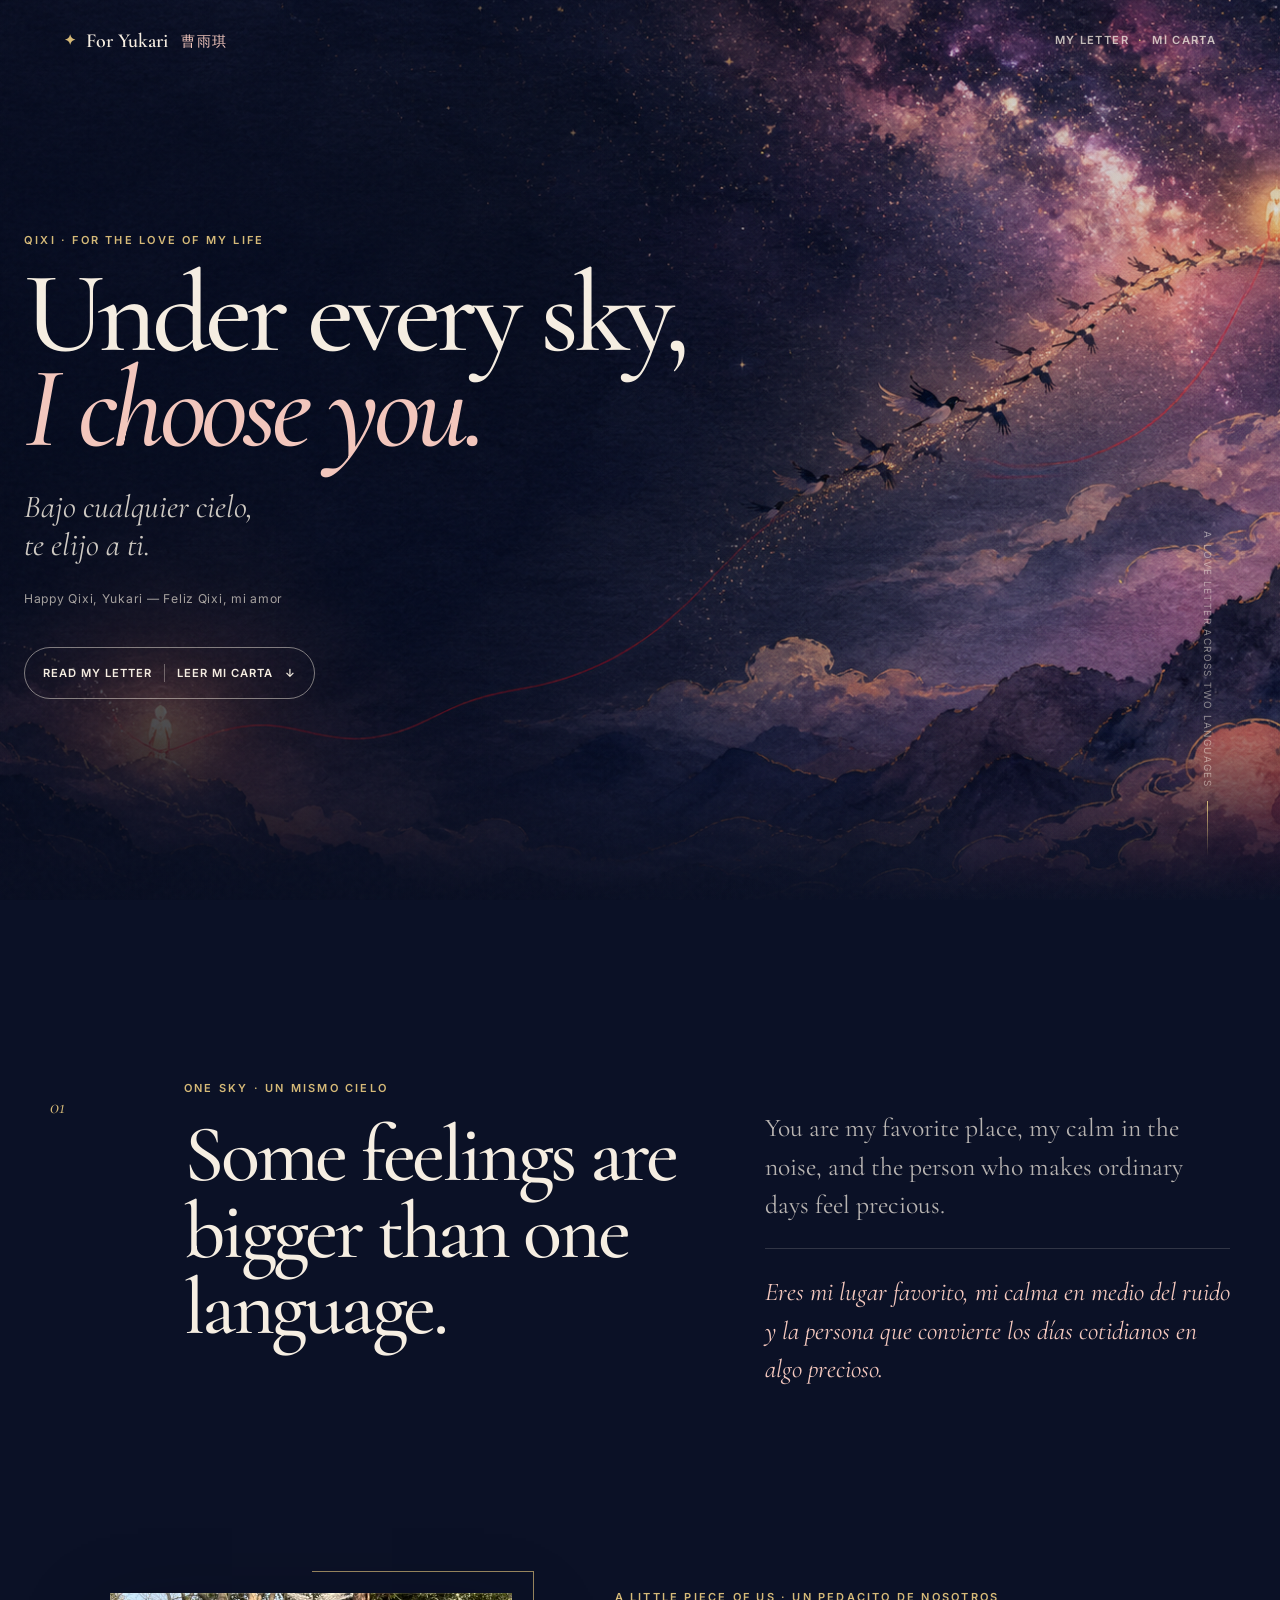
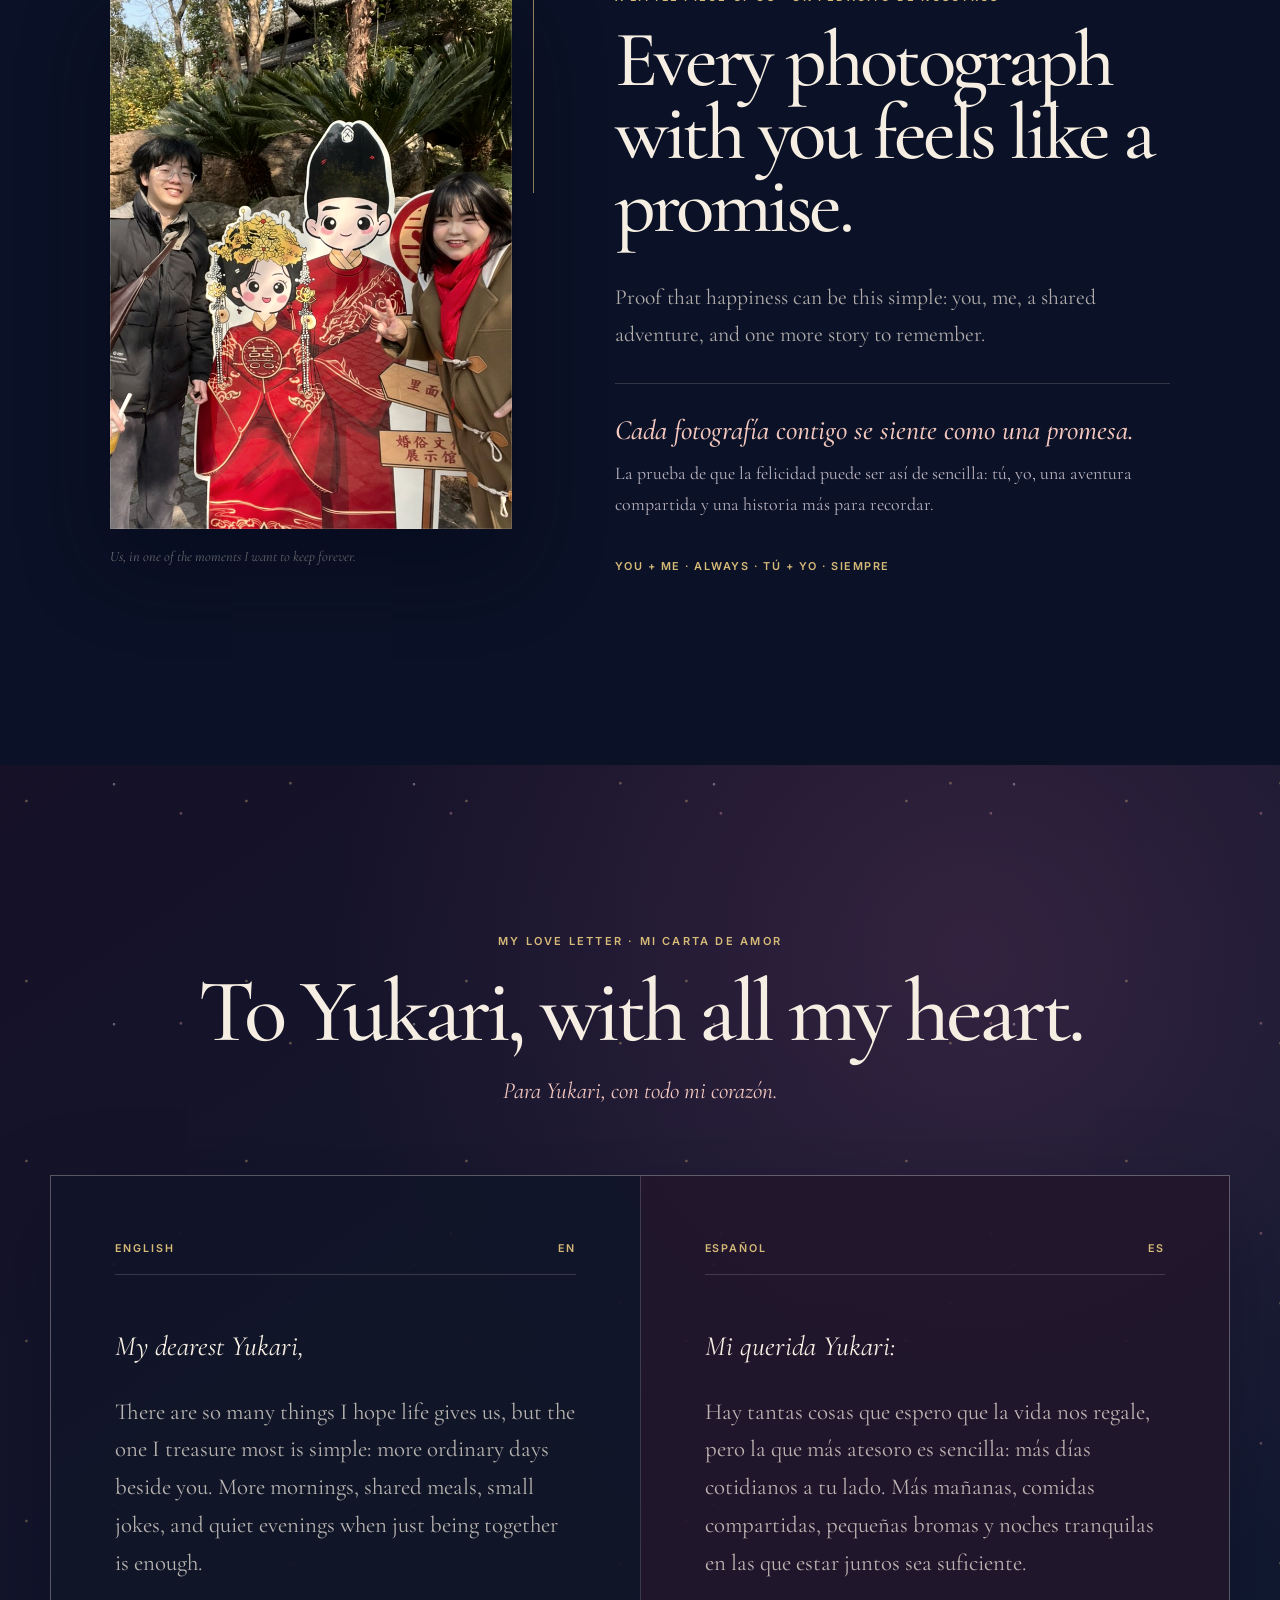
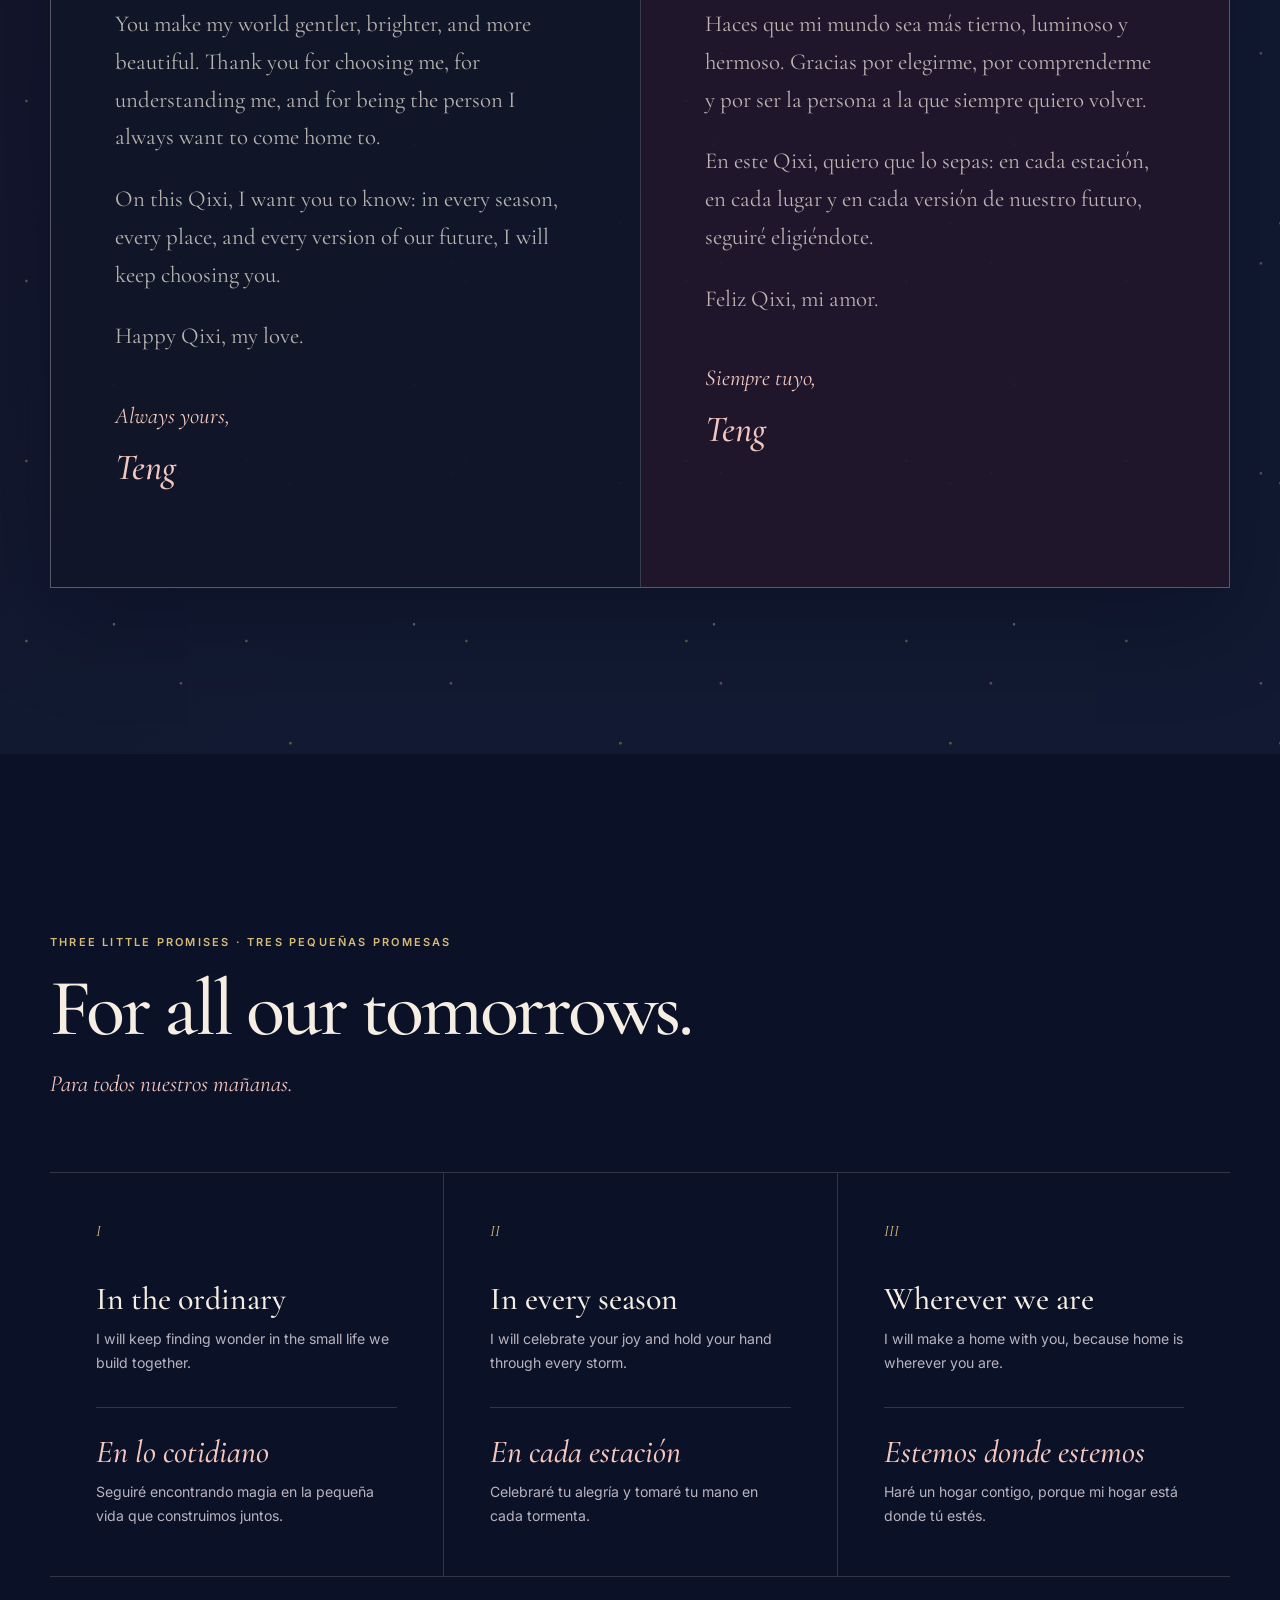
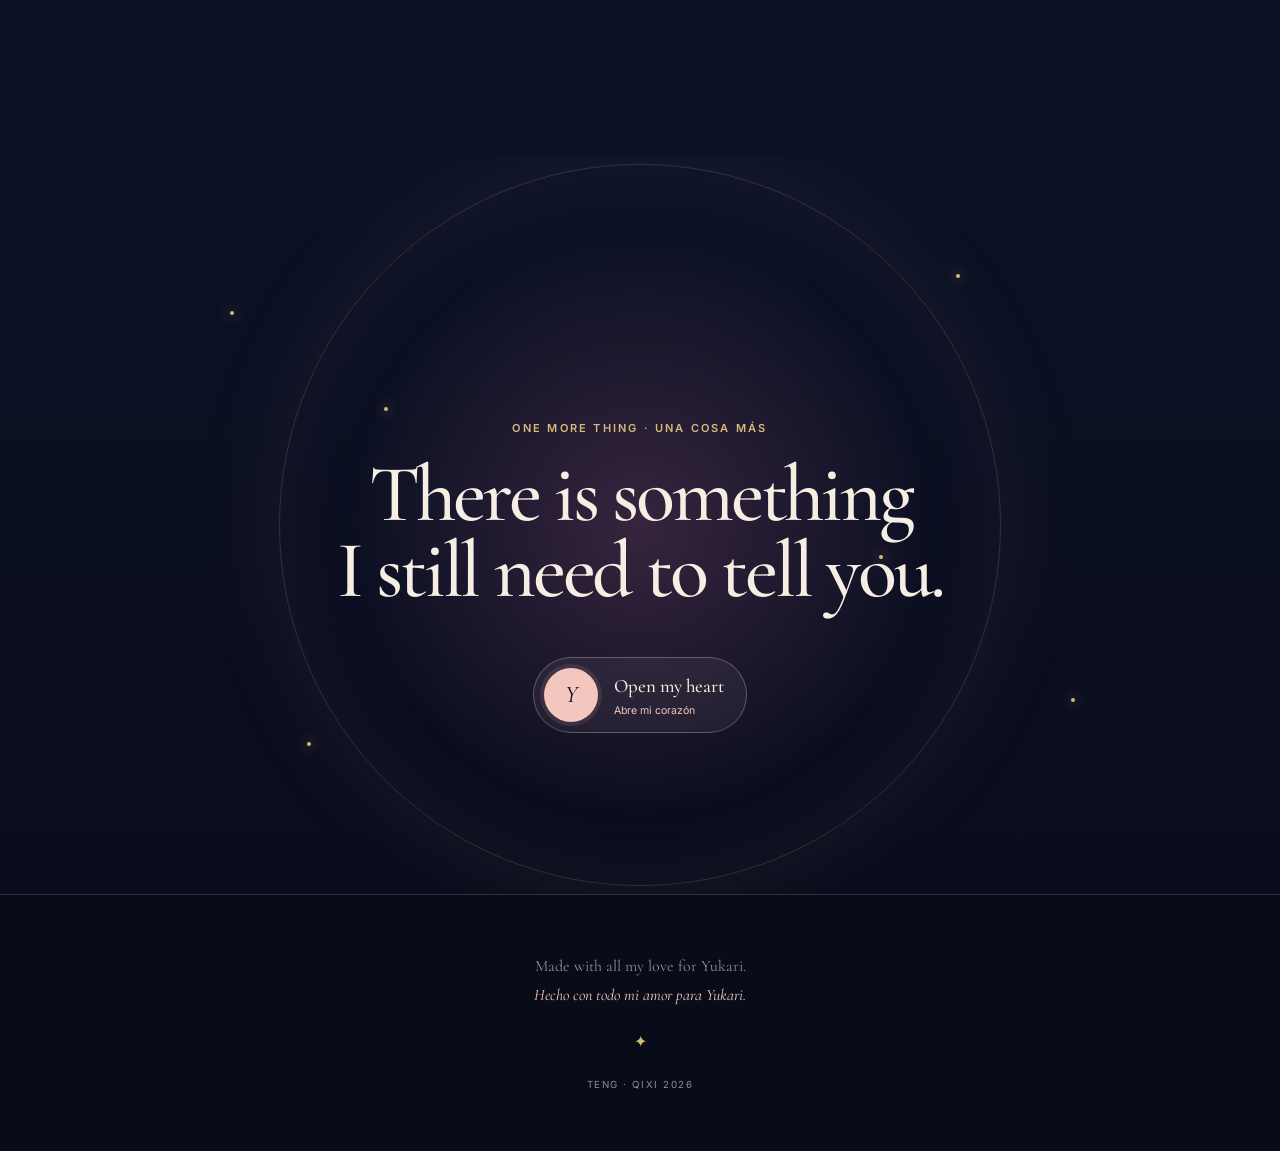
==== qixi/index.html @ b33d1243 "Create bilingual Qixi love letter for Yukari" ====
<!doctype html>
<html lang="en">
<head>
  <meta charset="utf-8">
  <meta name="viewport" content="width=device-width, initial-scale=1">
  <meta name="theme-color" content="#111932">
  <meta name="robots" content="noindex, nofollow">
  <title>For Yukari — Happy Qixi</title>
  <meta name="description" content="A Qixi love letter for Yukari, written in English and Spanish.">
  <meta name="author" content="Teng Cao">
  <link rel="canonical" href="https://caotengde.github.io/qixi/">
  <meta property="og:title" content="For Yukari — Under Every Sky, I Choose You">
  <meta property="og:description" content="A Qixi love letter in English and Spanish, made with all my love.">
  <meta property="og:type" content="website">
  <meta property="og:url" content="https://caotengde.github.io/qixi/">
  <meta property="og:image" content="https://caotengde.github.io/qixi/assets/qixi-sky.png">
  <meta name="twitter:card" content="summary_large_image">
  <meta name="twitter:title" content="For Yukari — Happy Qixi">
  <meta name="twitter:description" content="Under every sky, I choose you. Bajo cualquier cielo, te elijo a ti.">
  <meta name="twitter:image" content="https://caotengde.github.io/qixi/assets/qixi-sky.png">
  <link rel="stylesheet" href="styles.css">
</head>
<body>
  <a class="skip-link" href="#letter">Skip to the letter</a>

  <header class="site-header" data-header>
    <a class="dedication" href="#top" aria-label="For Yukari, back to the beginning">
      <span class="star-mark" aria-hidden="true">✦</span>
      <span>For Yukari</span>
      <span class="chinese-name" lang="zh-Hans">曹雨琪</span>
    </a>
    <a class="header-link" href="#letter">
      <span>My letter</span>
      <span lang="es">Mi carta</span>
    </a>
  </header>

  <main id="top">
    <section class="hero" aria-labelledby="hero-title">
      <div class="hero-image" aria-hidden="true"></div>
      <div class="hero-glow" aria-hidden="true"></div>
      <div class="hero-content">
        <p class="eyebrow">Qixi · For the love of my life</p>
        <h1 id="hero-title">
          Under every sky,<br>
          <em>I choose you.</em>
        </h1>
        <p class="hero-spanish" lang="es">Bajo cualquier cielo,<br>te elijo a ti.</p>
        <p class="hero-dedication">Happy Qixi, Yukari <span aria-hidden="true">—</span> <span lang="es">Feliz Qixi, mi amor</span></p>
        <a class="primary-button" href="#letter">
          <span>Read my letter</span>
          <span class="button-divider" aria-hidden="true"></span>
          <span lang="es">Leer mi carta</span>
          <span aria-hidden="true">↓</span>
        </a>
      </div>
      <p class="scroll-note" aria-hidden="true">A love letter across two languages <span></span></p>
    </section>

    <section class="opening reveal" aria-labelledby="opening-title">
      <div class="section-number" aria-hidden="true">01</div>
      <div class="opening-title-wrap">
        <p class="kicker">One sky · Un mismo cielo</p>
        <h2 id="opening-title">Some feelings are bigger than one language.</h2>
      </div>
      <div class="opening-copy">
        <p>You are my favorite place, my calm in the noise, and the person who makes ordinary days feel precious.</p>
        <p lang="es">Eres mi lugar favorito, mi calma en medio del ruido y la persona que convierte los días cotidianos en algo precioso.</p>
      </div>
    </section>

    <section class="memory-section" aria-labelledby="memory-title">
      <figure class="memory-photo reveal">
        <div class="photo-frame">
          <img src="assets/our-qixi-memory.jpg" alt="Teng and Yukari smiling together beside a festive Chinese wedding display" width="768" height="1024" loading="lazy" decoding="async">
        </div>
        <figcaption>Us, in one of the moments I want to keep forever.</figcaption>
      </figure>
      <div class="memory-copy reveal">
        <p class="kicker">A little piece of us · Un pedacito de nosotros</p>
        <h2 id="memory-title">Every photograph with you feels like a promise.</h2>
        <p>Proof that happiness can be this simple: you, me, a shared adventure, and one more story to remember.</p>
        <div class="memory-translation" lang="es">
          <h3>Cada fotografía contigo se siente como una promesa.</h3>
          <p>La prueba de que la felicidad puede ser así de sencilla: tú, yo, una aventura compartida y una historia más para recordar.</p>
        </div>
        <p class="memory-note">You + me · always <span lang="es">· Tú + yo · siempre</span></p>
      </div>
    </section>

    <section class="letter-section" id="letter" aria-labelledby="letter-title">
      <div class="letter-stars" aria-hidden="true"></div>
      <div class="letter-heading reveal">
        <p class="kicker">My love letter · Mi carta de amor</p>
        <h2 id="letter-title">To Yukari, with all my heart.</h2>
        <p lang="es">Para Yukari, con todo mi corazón.</p>
      </div>

      <div class="letters">
        <article class="letter-card reveal">
          <div class="language-label">English <span>EN</span></div>
          <p class="salutation">My dearest Yukari,</p>
          <p>There are so many things I hope life gives us, but the one I treasure most is simple: more ordinary days beside you. More mornings, shared meals, small jokes, and quiet evenings when just being together is enough.</p>
          <p>You make my world gentler, brighter, and more beautiful. Thank you for choosing me, for understanding me, and for being the person I always want to come home to.</p>
          <p>On this Qixi, I want you to know: in every season, every place, and every version of our future, I will keep choosing you.</p>
          <p>Happy Qixi, my love.</p>
          <p class="signature">Always yours,<br><strong>Teng</strong></p>
        </article>

        <article class="letter-card spanish-card reveal" lang="es">
          <div class="language-label">Español <span>ES</span></div>
          <p class="salutation">Mi querida Yukari:</p>
          <p>Hay tantas cosas que espero que la vida nos regale, pero la que más atesoro es sencilla: más días cotidianos a tu lado. Más mañanas, comidas compartidas, pequeñas bromas y noches tranquilas en las que estar juntos sea suficiente.</p>
          <p>Haces que mi mundo sea más tierno, luminoso y hermoso. Gracias por elegirme, por comprenderme y por ser la persona a la que siempre quiero volver.</p>
          <p>En este Qixi, quiero que lo sepas: en cada estación, en cada lugar y en cada versión de nuestro futuro, seguiré eligiéndote.</p>
          <p>Feliz Qixi, mi amor.</p>
          <p class="signature">Siempre tuyo,<br><strong>Teng</strong></p>
        </article>
      </div>
    </section>

    <section class="promises" aria-labelledby="promises-title">
      <div class="promises-heading reveal">
        <p class="kicker">Three little promises · Tres pequeñas promesas</p>
        <h2 id="promises-title">For all our tomorrows.</h2>
        <p lang="es">Para todos nuestros mañanas.</p>
      </div>

      <div class="promise-grid">
        <article class="promise reveal">
          <span class="promise-index">I</span>
          <h3>In the ordinary</h3>
          <p>I will keep finding wonder in the small life we build together.</p>
          <div class="translation" lang="es">
            <h3>En lo cotidiano</h3>
            <p>Seguiré encontrando magia en la pequeña vida que construimos juntos.</p>
          </div>
        </article>
        <article class="promise reveal">
          <span class="promise-index">II</span>
          <h3>In every season</h3>
          <p>I will celebrate your joy and hold your hand through every storm.</p>
          <div class="translation" lang="es">
            <h3>En cada estación</h3>
            <p>Celebraré tu alegría y tomaré tu mano en cada tormenta.</p>
          </div>
        </article>
        <article class="promise reveal">
          <span class="promise-index">III</span>
          <h3>Wherever we are</h3>
          <p>I will make a home with you, because home is wherever you are.</p>
          <div class="translation" lang="es">
            <h3>Estemos donde estemos</h3>
            <p>Haré un hogar contigo, porque mi hogar está donde tú estés.</p>
          </div>
        </article>
      </div>
    </section>

    <section class="finale" aria-labelledby="finale-title">
      <div class="constellation" aria-hidden="true">
        <i></i><i></i><i></i><i></i><i></i><i></i>
      </div>
      <div class="finale-content reveal">
        <p class="kicker">One more thing · Una cosa más</p>
        <h2 id="finale-title">There is something<br>I still need to tell you.</h2>
        <button class="secret-button" type="button" data-open-letter>
          <span class="seal" aria-hidden="true">Y</span>
          <span>
            <strong>Open my heart</strong>
            <small lang="es">Abre mi corazón</small>
          </span>
        </button>
      </div>
    </section>
  </main>

  <footer>
    <p>Made with all my love for Yukari.</p>
    <p lang="es">Hecho con todo mi amor para Yukari.</p>
    <span class="footer-star" aria-hidden="true">✦</span>
    <p class="footer-signature">Teng · Qixi 2026</p>
  </footer>

  <dialog class="secret-dialog" data-secret-dialog aria-labelledby="secret-title">
    <button class="dialog-close" type="button" data-close-letter aria-label="Close this message">×</button>
    <div class="dialog-stars" aria-hidden="true">✦ · ✧ · ✦</div>
    <p class="kicker">Just for you · Solo para ti</p>
    <h2 id="secret-title">Yukari <span lang="zh-Hans">曹雨琪</span></h2>
    <p>In every language I know, my favorite word is still your name.</p>
    <p lang="es">En todos los idiomas que conozco, mi palabra favorita sigue siendo tu nombre.</p>
    <p class="dialog-love">I love you. <span lang="es">Te amo.</span></p>
  </dialog>

  <script src="script.js"></script>
</body>
</html>
---- qixi/styles.css ----
@import url("https://fonts.googleapis.com/css2?family=Cormorant+Garamond:ital,wght@0,400;0,500;0,600;1,500&family=Inter:wght@400;500;600&display=swap");

:root {
  color-scheme: dark;
  --night: #0b1126;
  --night-soft: #111932;
  --plum: #21162e;
  --rose: #e9a0a2;
  --rose-light: #f3c7bd;
  --gold: #d6ba78;
  --ivory: #f6eee2;
  --muted: #b9b3bf;
  --line: rgba(246, 238, 226, 0.16);
  --serif: "Cormorant Garamond", "Iowan Old Style", "Palatino Linotype", Georgia, serif;
  --sans: "Inter", ui-sans-serif, system-ui, -apple-system, BlinkMacSystemFont, "Segoe UI", sans-serif;
}

* {
  box-sizing: border-box;
}

html {
  scroll-behavior: smooth;
}

body {
  margin: 0;
  color: var(--ivory);
  background: var(--night);
  font-family: var(--sans);
  line-height: 1.7;
}

body::before {
  position: fixed;
  inset: 0;
  z-index: 20;
  pointer-events: none;
  content: "";
  opacity: 0.035;
  background-image: url("data:image/svg+xml,%3Csvg viewBox='0 0 180 180' xmlns='http://www.w3.org/2000/svg'%3E%3Cfilter id='n'%3E%3CfeTurbulence type='fractalNoise' baseFrequency='.9' numOctaves='4' stitchTiles='stitch'/%3E%3C/filter%3E%3Crect width='100%25' height='100%25' filter='url(%23n)' opacity='.65'/%3E%3C/svg%3E");
}

a {
  color: inherit;
  text-decoration: none;
}

button,
a {
  -webkit-tap-highlight-color: transparent;
}

button:focus-visible,
a:focus-visible {
  outline: 2px solid var(--rose-light);
  outline-offset: 5px;
}

.skip-link {
  position: fixed;
  top: 12px;
  left: 12px;
  z-index: 100;
  padding: 10px 16px;
  color: var(--night);
  background: var(--ivory);
  transform: translateY(-150%);
}

.skip-link:focus {
  transform: translateY(0);
}

.site-header {
  position: fixed;
  top: 0;
  right: 0;
  left: 0;
  z-index: 10;
  display: flex;
  align-items: center;
  justify-content: space-between;
  padding: 24px clamp(24px, 5vw, 72px);
  border-bottom: 1px solid transparent;
  transition: padding 240ms ease, background 240ms ease, border-color 240ms ease;
}

.site-header.is-scrolled {
  padding-top: 15px;
  padding-bottom: 15px;
  border-color: var(--line);
  background: rgba(11, 17, 38, 0.82);
  backdrop-filter: blur(18px);
}

.dedication {
  display: flex;
  align-items: center;
  gap: 10px;
  font-family: var(--serif);
  font-size: 1.25rem;
  font-weight: 600;
}

.star-mark {
  color: var(--gold);
  font-size: 0.9rem;
}

.chinese-name {
  margin-left: 3px;
  color: var(--rose-light);
  font-family: "Songti SC", "STSong", serif;
  font-size: 0.9rem;
  font-weight: 400;
  letter-spacing: 0.12em;
}

.header-link {
  display: flex;
  gap: 9px;
  color: rgba(246, 238, 226, 0.76);
  font-size: 0.7rem;
  font-weight: 600;
  letter-spacing: 0.12em;
  text-transform: uppercase;
}

.header-link span + span::before {
  margin-right: 9px;
  color: var(--gold);
  content: "·";
}

.hero {
  position: relative;
  display: grid;
  min-height: 100svh;
  align-items: center;
  overflow: hidden;
  isolation: isolate;
}

.hero-image,
.hero-glow {
  position: absolute;
  inset: 0;
}

.hero-image {
  z-index: -3;
  background-image: url("assets/qixi-sky.png");
  background-position: center;
  background-size: cover;
  transform: scale(1.02);
  animation: drift 18s ease-in-out infinite alternate;
}

.hero-glow {
  z-index: -2;
  background:
    linear-gradient(90deg, rgba(7, 12, 30, 0.72) 0%, rgba(7, 12, 30, 0.5) 42%, rgba(7, 12, 30, 0.06) 74%),
    linear-gradient(0deg, var(--night) 0%, transparent 24%, rgba(7, 12, 30, 0.12) 100%);
}

.hero-content {
  width: min(1240px, calc(100% - 48px));
  margin: 0 auto;
  padding: 150px 0 120px;
}

.eyebrow,
.kicker {
  margin: 0 0 18px;
  color: var(--gold);
  font-size: 0.69rem;
  font-weight: 600;
  letter-spacing: 0.2em;
  text-transform: uppercase;
}

.hero h1,
h2 {
  font-family: var(--serif);
  font-weight: 500;
}

.hero h1 {
  max-width: 760px;
  margin: 0;
  font-size: clamp(4.1rem, 9vw, 8.3rem);
  letter-spacing: -0.045em;
  line-height: 0.82;
}

.hero h1 em {
  color: var(--rose-light);
  font-weight: 500;
}

.hero-spanish {
  margin: 32px 0 0;
  color: rgba(246, 238, 226, 0.84);
  font-family: var(--serif);
  font-size: clamp(1.4rem, 2.7vw, 2rem);
  font-style: italic;
  line-height: 1.18;
}

.hero-dedication {
  margin: 25px 0 0;
  color: rgba(246, 238, 226, 0.65);
  font-size: 0.76rem;
  letter-spacing: 0.06em;
}

.primary-button {
  display: inline-flex;
  min-height: 52px;
  align-items: center;
  gap: 12px;
  margin-top: 38px;
  padding: 12px 18px;
  border: 1px solid rgba(246, 238, 226, 0.48);
  border-radius: 100px;
  font-size: 0.7rem;
  font-weight: 600;
  letter-spacing: 0.09em;
  text-transform: uppercase;
  transition: color 180ms ease, background 180ms ease, transform 180ms ease;
}

.primary-button:hover {
  color: var(--night);
  background: var(--ivory);
  transform: translateY(-2px);
}

.button-divider {
  width: 1px;
  height: 18px;
  background: currentColor;
  opacity: 0.35;
}

.scroll-note {
  position: absolute;
  right: clamp(24px, 5vw, 72px);
  bottom: 44px;
  display: flex;
  align-items: center;
  gap: 14px;
  margin: 0;
  color: rgba(246, 238, 226, 0.5);
  font-size: 0.62rem;
  letter-spacing: 0.14em;
  text-transform: uppercase;
  writing-mode: vertical-rl;
}

.scroll-note span {
  width: 1px;
  height: 55px;
  background: linear-gradient(var(--gold), transparent);
}

.opening,
.promises {
  width: min(1180px, calc(100% - 48px));
  margin: 0 auto;
  padding: clamp(100px, 14vw, 180px) 0;
}

.memory-section {
  display: grid;
  grid-template-columns: minmax(300px, 0.84fr) minmax(0, 1.16fr);
  gap: clamp(48px, 8vw, 110px);
  align-items: center;
  width: min(1060px, calc(100% - 48px));
  margin: 0 auto;
  padding: 20px 0 clamp(110px, 15vw, 190px);
}

.memory-photo {
  position: relative;
  margin: 0;
}

.memory-photo::before {
  position: absolute;
  top: -22px;
  right: -22px;
  width: 55%;
  aspect-ratio: 1;
  border-top: 1px solid var(--gold);
  border-right: 1px solid var(--gold);
  content: "";
  opacity: 0.7;
}

.photo-frame {
  position: relative;
  overflow: hidden;
  aspect-ratio: 3 / 4;
  background: var(--plum);
  box-shadow: 0 32px 80px rgba(2, 5, 20, 0.38);
}

.photo-frame::after {
  position: absolute;
  inset: 0;
  border: 1px solid rgba(246, 238, 226, 0.14);
  content: "";
  pointer-events: none;
}

.photo-frame img {
  display: block;
  width: 100%;
  height: 100%;
  object-fit: cover;
  filter: saturate(0.88) contrast(1.03) sepia(0.06);
  transition: transform 900ms cubic-bezier(0.2, 0.7, 0.2, 1), filter 500ms ease;
}

.memory-photo:hover img {
  filter: saturate(1) contrast(1.01);
  transform: scale(1.025);
}

.memory-photo figcaption {
  margin-top: 16px;
  color: rgba(246, 238, 226, 0.48);
  font-family: var(--serif);
  font-size: 0.9rem;
  font-style: italic;
}

.memory-copy h2 {
  margin: 0;
  font-family: var(--serif);
  font-size: clamp(3.1rem, 6.2vw, 5.8rem);
  font-weight: 500;
  letter-spacing: -0.045em;
  line-height: 0.92;
}

.memory-copy > p:not(.kicker, .memory-note) {
  max-width: 560px;
  margin: 36px 0 0;
  color: rgba(246, 238, 226, 0.7);
  font-family: var(--serif);
  font-size: 1.35rem;
}

.memory-translation {
  max-width: 560px;
  margin-top: 30px;
  padding-top: 30px;
  border-top: 1px solid var(--line);
}

.memory-translation h3 {
  margin: 0 0 12px;
  color: var(--rose-light);
  font-family: var(--serif);
  font-size: 1.75rem;
  font-style: italic;
  font-weight: 500;
  line-height: 1.15;
}

.memory-translation p {
  margin: 0;
  color: var(--muted);
  font-family: var(--serif);
  font-size: 1.12rem;
}

.memory-note {
  margin: 38px 0 0;
  color: var(--gold);
  font-size: 0.68rem;
  font-weight: 600;
  letter-spacing: 0.14em;
  text-transform: uppercase;
}

.opening {
  display: grid;
  grid-template-columns: 70px 1fr 0.9fr;
  gap: clamp(28px, 5vw, 72px);
  align-items: start;
}

.section-number {
  padding-top: 10px;
  color: var(--gold);
  font-family: var(--serif);
  font-size: 1.3rem;
  font-style: italic;
}

.opening h2,
.promises h2,
.finale h2 {
  margin: 0;
  font-size: clamp(3rem, 6.3vw, 5.8rem);
  letter-spacing: -0.04em;
  line-height: 0.95;
}

.opening-copy {
  padding-top: 30px;
  color: rgba(246, 238, 226, 0.74);
  font-family: var(--serif);
  font-size: clamp(1.25rem, 2.1vw, 1.6rem);
  line-height: 1.5;
}

.opening-copy p {
  margin: 0;
}

.opening-copy p + p {
  margin-top: 24px;
  padding-top: 24px;
  border-top: 1px solid var(--line);
  color: var(--rose-light);
  font-style: italic;
}

.letter-section {
  position: relative;
  overflow: hidden;
  padding: clamp(105px, 13vw, 170px) max(24px, calc((100vw - 1180px) / 2));
  background:
    radial-gradient(circle at 76% 12%, rgba(125, 65, 108, 0.3), transparent 38%),
    linear-gradient(145deg, #161127, #111a32 70%);
}

.letter-stars {
  position: absolute;
  inset: 0;
  opacity: 0.35;
  pointer-events: none;
  background-image:
    radial-gradient(circle at 12% 20%, var(--gold) 0 1px, transparent 1.8px),
    radial-gradient(circle at 38% 8%, var(--ivory) 0 1px, transparent 1.7px),
    radial-gradient(circle at 67% 23%, var(--rose) 0 1px, transparent 1.8px),
    radial-gradient(circle at 88% 7%, var(--gold) 0 1px, transparent 1.8px);
  background-size: 220px 180px, 300px 240px, 270px 210px, 330px 260px;
}

.letter-heading {
  position: relative;
  margin-bottom: 64px;
  text-align: center;
}

.letter-heading h2 {
  margin: 0;
  font-size: clamp(3.2rem, 7vw, 6.5rem);
  letter-spacing: -0.045em;
  line-height: 0.95;
}

.letter-heading > p:last-child,
.promises-heading > p:last-child {
  margin: 18px 0 0;
  color: var(--rose-light);
  font-family: var(--serif);
  font-size: 1.45rem;
  font-style: italic;
}

.letters {
  position: relative;
  display: grid;
  grid-template-columns: repeat(2, minmax(0, 1fr));
  gap: 1px;
  border: 1px solid var(--line);
  background: var(--line);
  box-shadow: 0 34px 90px rgba(2, 5, 20, 0.28);
}

.letter-card {
  padding: clamp(34px, 5vw, 68px);
  background: rgba(13, 17, 37, 0.9);
}

.spanish-card {
  background: rgba(29, 18, 41, 0.9);
}

.language-label {
  display: flex;
  justify-content: space-between;
  margin-bottom: 48px;
  padding-bottom: 16px;
  border-bottom: 1px solid var(--line);
  color: var(--gold);
  font-size: 0.67rem;
  font-weight: 600;
  letter-spacing: 0.18em;
  text-transform: uppercase;
}

.letter-card p {
  margin: 0 0 24px;
  color: rgba(246, 238, 226, 0.73);
  font-family: var(--serif);
  font-size: clamp(1.2rem, 2vw, 1.43rem);
  line-height: 1.65;
}

.letter-card .salutation {
  color: var(--ivory);
  font-size: 1.75rem;
  font-style: italic;
}

.letter-card .signature {
  margin-top: 42px;
  color: var(--rose-light);
  font-style: italic;
}

.signature strong {
  display: inline-block;
  margin-top: 2px;
  font-size: 2.3rem;
  font-weight: 500;
}

.promises-heading {
  max-width: 780px;
  margin-bottom: 68px;
}

.promise-grid {
  display: grid;
  grid-template-columns: repeat(3, minmax(0, 1fr));
  border-top: 1px solid var(--line);
  border-bottom: 1px solid var(--line);
}

.promise {
  padding: 44px clamp(24px, 3.6vw, 48px) 48px;
}

.promise + .promise {
  border-left: 1px solid var(--line);
}

.promise-index {
  color: var(--gold);
  font-family: var(--serif);
  font-style: italic;
}

.promise h3 {
  margin: 38px 0 12px;
  font-family: var(--serif);
  font-size: 2rem;
  font-weight: 500;
  line-height: 1;
}

.promise p {
  margin: 0;
  color: var(--muted);
  font-size: 0.88rem;
}

.translation {
  margin-top: 32px;
  padding-top: 28px;
  border-top: 1px solid var(--line);
}

.translation h3 {
  margin-top: 0;
  color: var(--rose-light);
  font-style: italic;
}

.finale {
  position: relative;
  display: grid;
  min-height: 82svh;
  place-items: center;
  overflow: hidden;
  padding: 110px 24px;
  text-align: center;
  background:
    radial-gradient(circle at center, rgba(106, 63, 96, 0.45), transparent 40%),
    linear-gradient(180deg, var(--night), #0a0d1d);
}

.finale::before {
  position: absolute;
  width: min(62vw, 720px);
  aspect-ratio: 1;
  border: 1px solid rgba(214, 186, 120, 0.2);
  border-radius: 50%;
  content: "";
  box-shadow: 0 0 100px rgba(233, 160, 162, 0.08), inset 0 0 100px rgba(233, 160, 162, 0.06);
}

.finale-content {
  position: relative;
  z-index: 1;
}

.constellation i {
  position: absolute;
  width: 4px;
  height: 4px;
  border-radius: 50%;
  background: var(--gold);
  box-shadow: 0 0 13px var(--gold);
  animation: twinkle 2.8s ease-in-out infinite alternate;
}

.constellation i:nth-child(1) { top: 21%; left: 18%; }
.constellation i:nth-child(2) { top: 34%; left: 30%; animation-delay: -0.5s; }
.constellation i:nth-child(3) { top: 16%; right: 25%; animation-delay: -1.4s; }
.constellation i:nth-child(4) { right: 16%; bottom: 26%; animation-delay: -0.8s; }
.constellation i:nth-child(5) { bottom: 20%; left: 24%; animation-delay: -2s; }
.constellation i:nth-child(6) { top: 54%; right: 31%; animation-delay: -1.1s; }

.secret-button {
  display: inline-flex;
  align-items: center;
  gap: 16px;
  margin-top: 48px;
  padding: 10px 22px 10px 10px;
  border: 1px solid rgba(246, 238, 226, 0.28);
  border-radius: 100px;
  color: var(--ivory);
  background: rgba(246, 238, 226, 0.06);
  cursor: pointer;
  font: inherit;
  text-align: left;
  transition: border-color 180ms ease, background 180ms ease, transform 180ms ease;
}

.secret-button:hover {
  border-color: var(--rose-light);
  background: rgba(246, 238, 226, 0.12);
  transform: translateY(-3px);
}

.seal {
  display: grid;
  width: 54px;
  height: 54px;
  place-items: center;
  border-radius: 50%;
  color: var(--night);
  background: var(--rose-light);
  font-family: var(--serif);
  font-size: 1.5rem;
  font-style: italic;
  box-shadow: 0 0 0 4px rgba(233, 160, 162, 0.12);
}

.secret-button strong,
.secret-button small {
  display: block;
}

.secret-button strong {
  font-family: var(--serif);
  font-size: 1.18rem;
  font-weight: 500;
}

.secret-button small {
  color: var(--rose-light);
  font-size: 0.66rem;
}

footer {
  position: relative;
  padding: 58px 24px;
  border-top: 1px solid var(--line);
  color: rgba(246, 238, 226, 0.58);
  background: #080b18;
  font-family: var(--serif);
  text-align: center;
}

footer p {
  margin: 0;
}

footer p + p {
  margin-top: 2px;
  color: var(--rose-light);
  font-style: italic;
}

.footer-star {
  display: block;
  margin: 20px auto;
  color: var(--gold);
}

.footer-signature {
  font-family: var(--sans);
  font-size: 0.61rem;
  font-style: normal !important;
  letter-spacing: 0.16em;
  text-transform: uppercase;
}

.secret-dialog {
  width: min(590px, calc(100% - 32px));
  padding: clamp(48px, 7vw, 78px);
  border: 1px solid rgba(214, 186, 120, 0.38);
  color: var(--ivory);
  background:
    radial-gradient(circle at 50% 0, rgba(143, 74, 111, 0.35), transparent 45%),
    #11162a;
  box-shadow: 0 40px 140px rgba(0, 0, 0, 0.65);
  text-align: center;
}

.secret-dialog::backdrop {
  background: rgba(3, 6, 18, 0.78);
  backdrop-filter: blur(8px);
}

.secret-dialog[open] {
  animation: dialog-in 300ms ease both;
}

.dialog-close {
  position: absolute;
  top: 15px;
  right: 18px;
  width: 40px;
  height: 40px;
  border: 0;
  color: var(--muted);
  background: transparent;
  cursor: pointer;
  font: 300 2rem/1 var(--sans);
}

.dialog-stars {
  margin-bottom: 25px;
  color: var(--gold);
  letter-spacing: 0.4em;
}

.secret-dialog h2 {
  margin: 0 0 28px;
  color: var(--rose-light);
  font-size: clamp(3.8rem, 10vw, 6rem);
  letter-spacing: -0.04em;
  line-height: 0.82;
}

.secret-dialog h2 span {
  display: block;
  margin-top: 16px;
  color: var(--gold);
  font-family: "Songti SC", "STSong", serif;
  font-size: 1.2rem;
  font-weight: 400;
  letter-spacing: 0.28em;
}

.secret-dialog > p:not(.kicker, .dialog-love) {
  color: rgba(246, 238, 226, 0.75);
  font-family: var(--serif);
  font-size: 1.28rem;
}

.dialog-love {
  margin: 30px 0 0;
  color: var(--rose-light);
  font-family: var(--serif);
  font-size: 1.55rem;
  font-style: italic;
}

.reveal {
  opacity: 0;
  transform: translateY(28px);
  transition: opacity 700ms ease, transform 700ms ease;
}

.reveal.is-visible {
  opacity: 1;
  transform: translateY(0);
}

@keyframes drift {
  from { transform: scale(1.02) translate3d(-0.5%, 0, 0); }
  to { transform: scale(1.06) translate3d(0.5%, -0.5%, 0); }
}

@keyframes twinkle {
  from { opacity: 0.25; transform: scale(0.7); }
  to { opacity: 1; transform: scale(1.5); }
}

@keyframes dialog-in {
  from { opacity: 0; transform: translateY(18px) scale(0.97); }
  to { opacity: 1; transform: translateY(0) scale(1); }
}

@media (max-width: 840px) {
  .opening {
    grid-template-columns: 40px 1fr;
  }

  .opening-copy {
    grid-column: 2;
  }

  .letters,
  .promise-grid {
    grid-template-columns: 1fr;
  }

  .memory-section {
    grid-template-columns: minmax(240px, 0.75fr) minmax(0, 1.25fr);
    gap: 42px;
  }

  .promise + .promise {
    border-top: 1px solid var(--line);
    border-left: 0;
  }

  .letter-card {
    min-height: 0;
  }

  .finale::before {
    width: 88vw;
  }
}

@media (max-width: 580px) {
  .site-header {
    padding: 18px 20px;
  }

  .chinese-name {
    display: none;
  }

  .header-link span:first-child,
  .header-link span + span::before {
    display: none;
  }

  .hero-content {
    width: calc(100% - 40px);
    padding-top: 130px;
    padding-bottom: 90px;
  }

  .hero h1 {
    font-size: clamp(3.55rem, 18vw, 5.5rem);
  }

  .hero-image {
    background-position: 62% center;
  }

  .hero-glow {
    background:
      linear-gradient(90deg, rgba(7, 12, 30, 0.8), rgba(7, 12, 30, 0.22)),
      linear-gradient(0deg, var(--night), transparent 34%);
  }

  .scroll-note {
    display: none;
  }

  .primary-button {
    gap: 9px;
    padding-right: 15px;
    padding-left: 15px;
    font-size: 0.59rem;
  }

  .opening,
  .promises {
    width: calc(100% - 40px);
  }

  .memory-section {
    grid-template-columns: 1fr;
    width: calc(100% - 40px);
    padding-top: 0;
  }

  .memory-photo {
    width: calc(100% - 18px);
  }

  .memory-photo::before {
    top: -14px;
    right: -14px;
  }

  .memory-copy h2 {
    font-size: clamp(2.7rem, 14vw, 4.4rem);
  }

  .opening {
    grid-template-columns: 1fr;
  }

  .section-number {
    display: none;
  }

  .opening-copy {
    grid-column: 1;
  }

  .letter-heading {
    text-align: left;
  }

  .letter-heading h2,
  .opening h2,
  .promises h2,
  .finale h2 {
    font-size: clamp(2.7rem, 14vw, 4.4rem);
  }

  .letter-card {
    padding: 34px 25px 40px;
  }

  .promise {
    padding-right: 18px;
    padding-left: 18px;
  }

  .secret-dialog {
    padding-right: 26px;
    padding-left: 26px;
  }
}

@media (prefers-reduced-motion: reduce) {
  html {
    scroll-behavior: auto;
  }

  *,
  *::before,
  *::after {
    animation-duration: 0.01ms !important;
    animation-iteration-count: 1 !important;
    transition-duration: 0.01ms !important;
  }

  .reveal {
    opacity: 1;
    transform: none;
  }
}
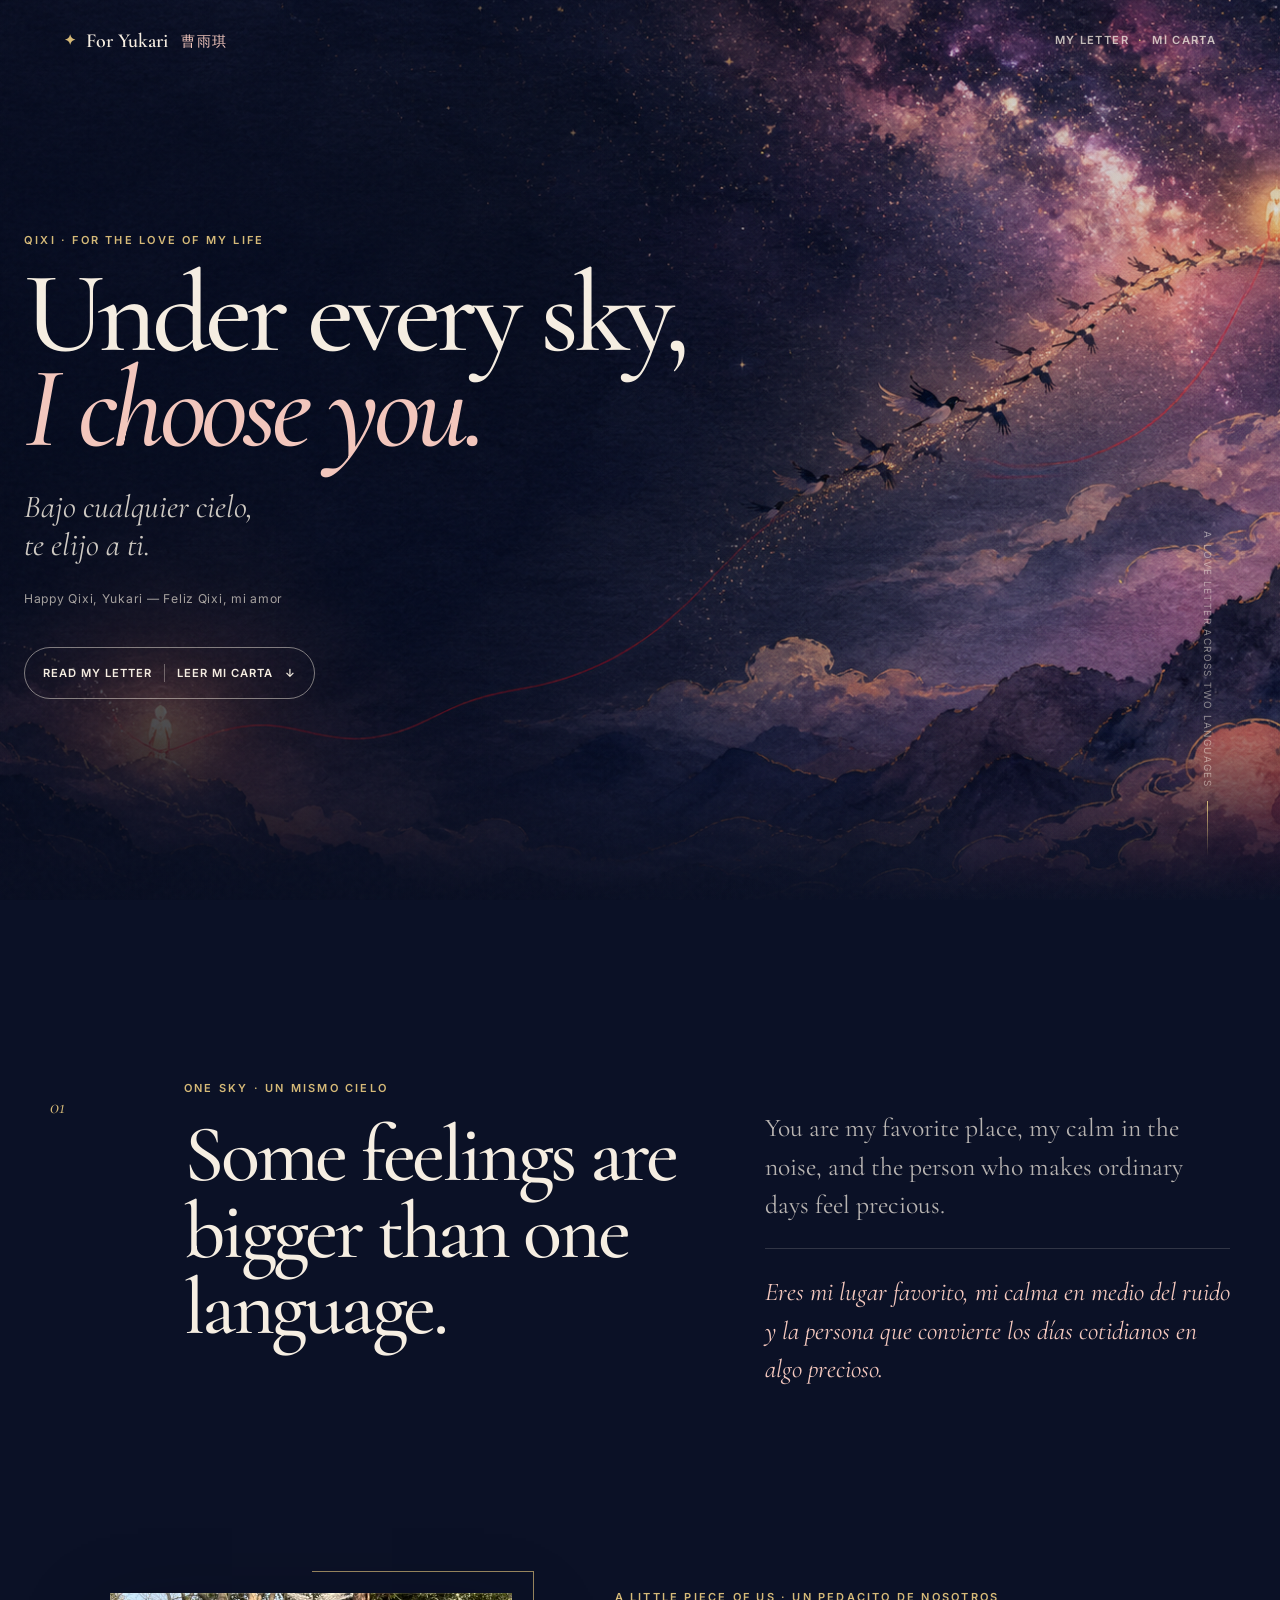
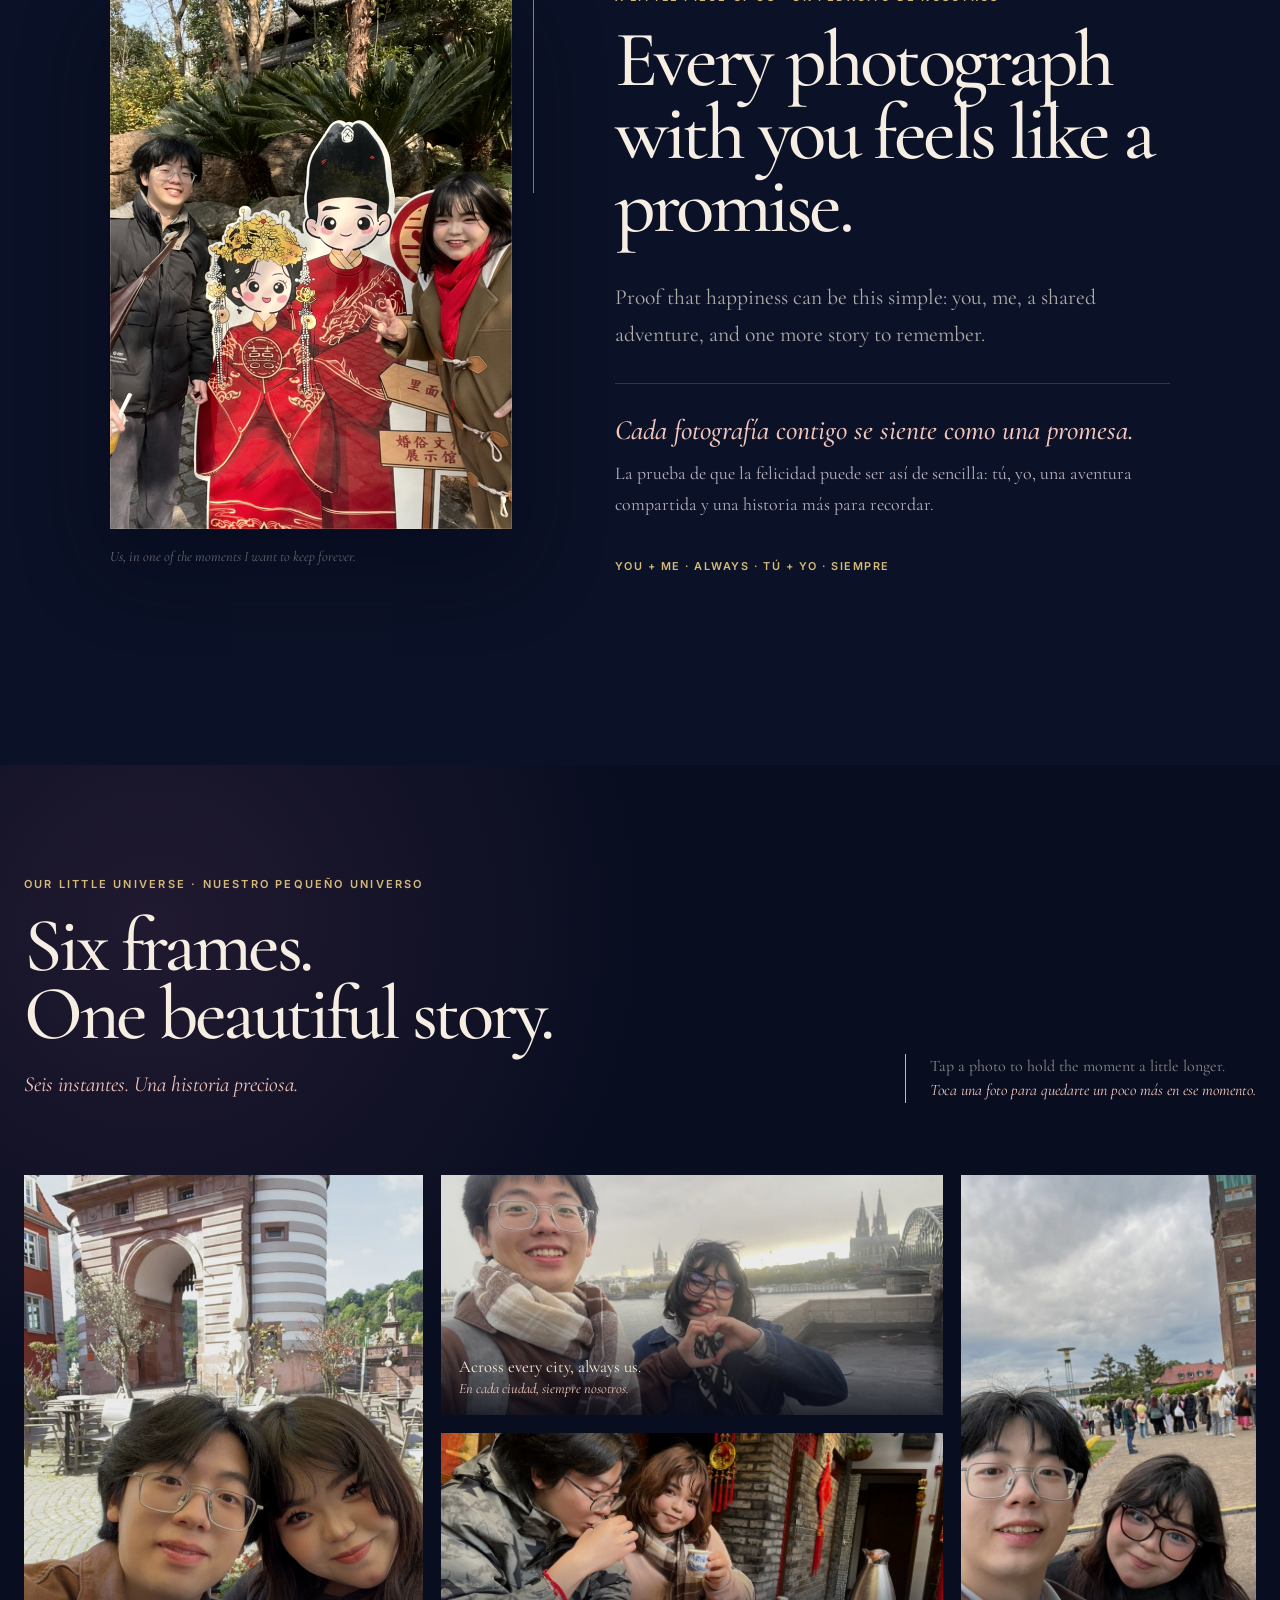
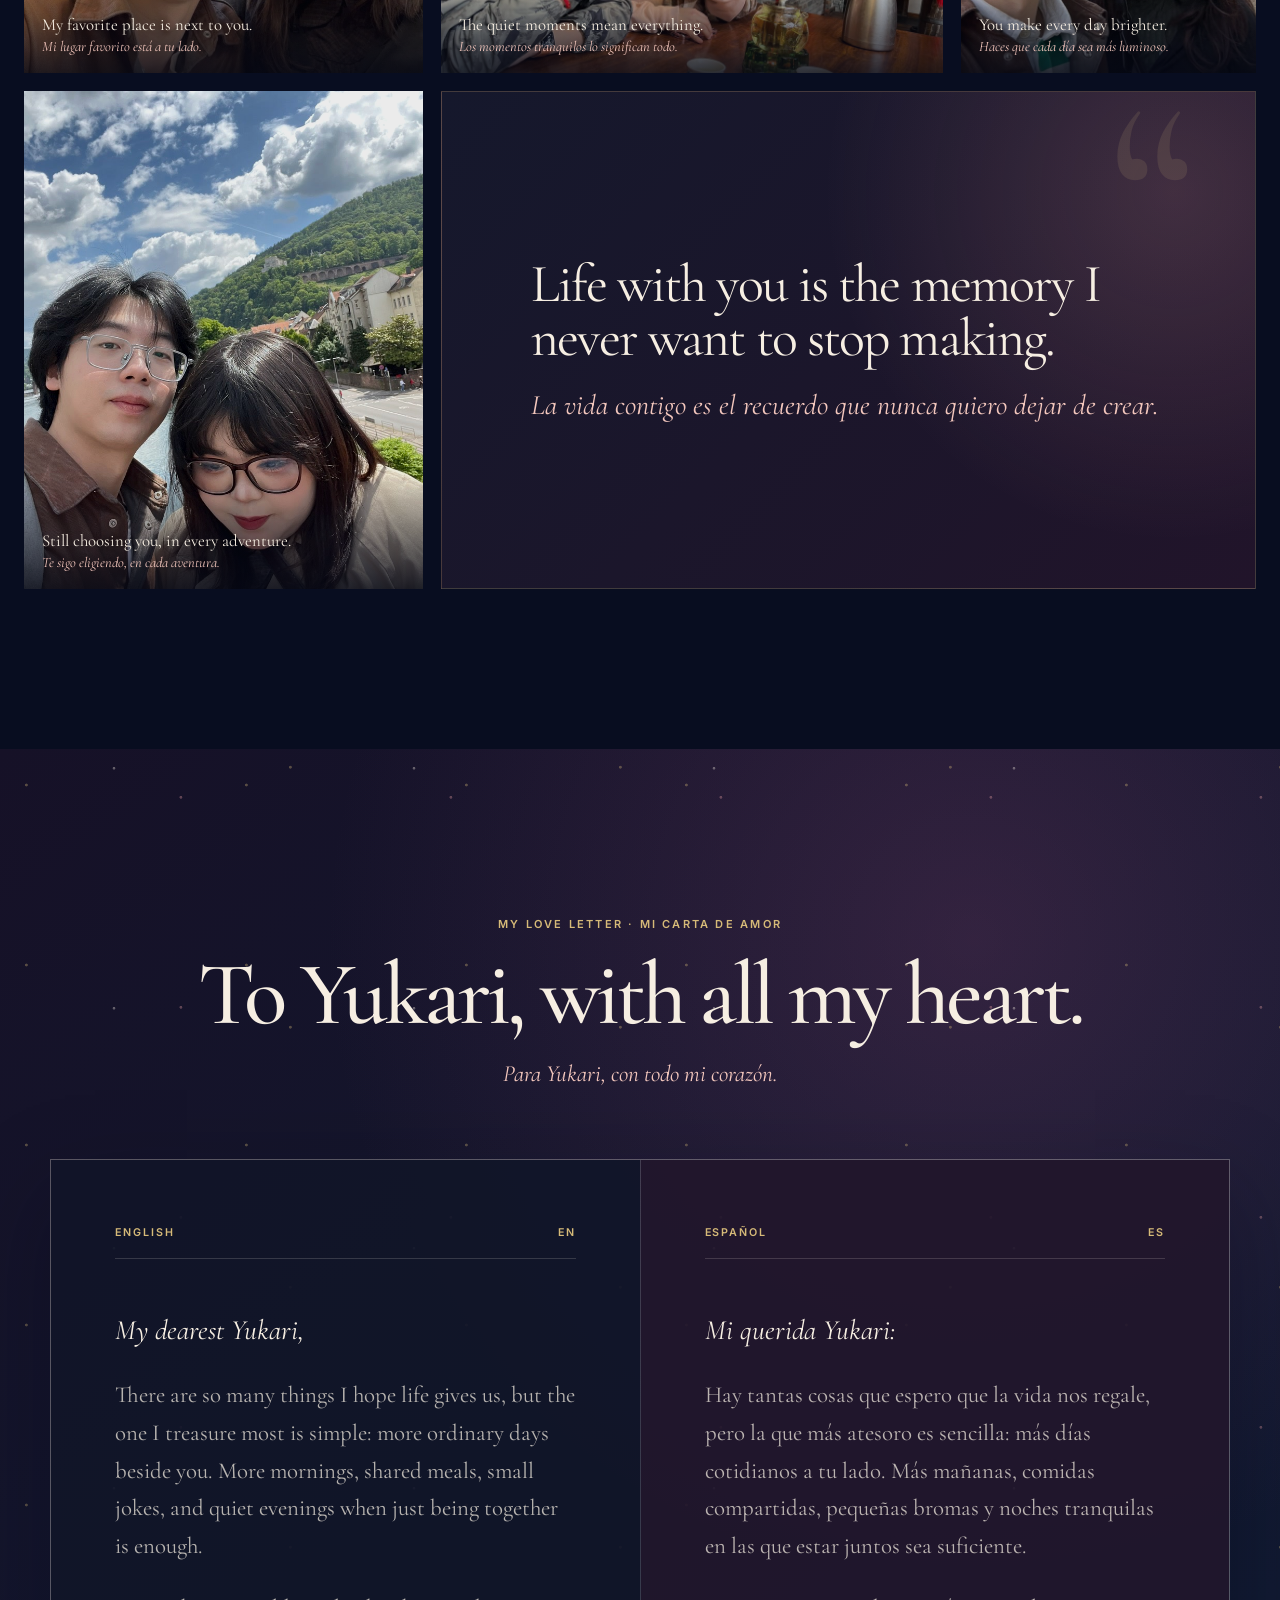
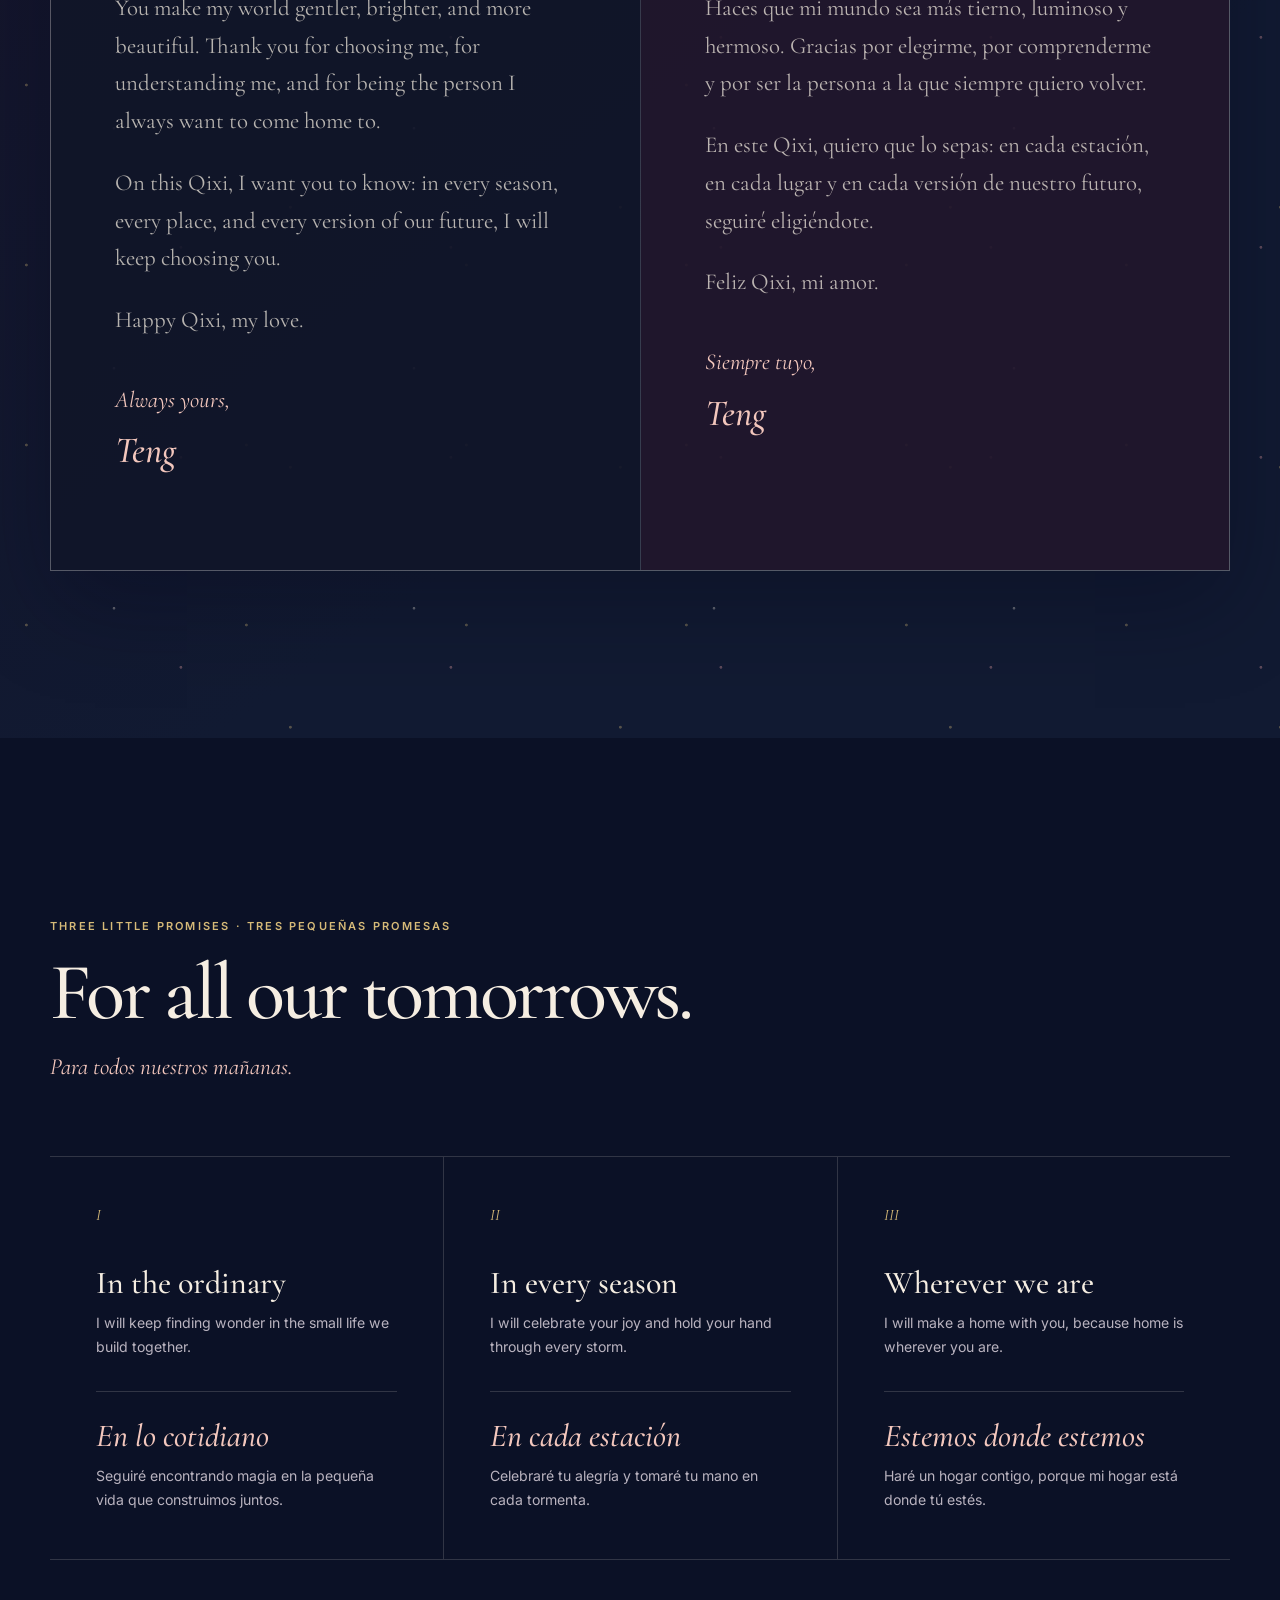
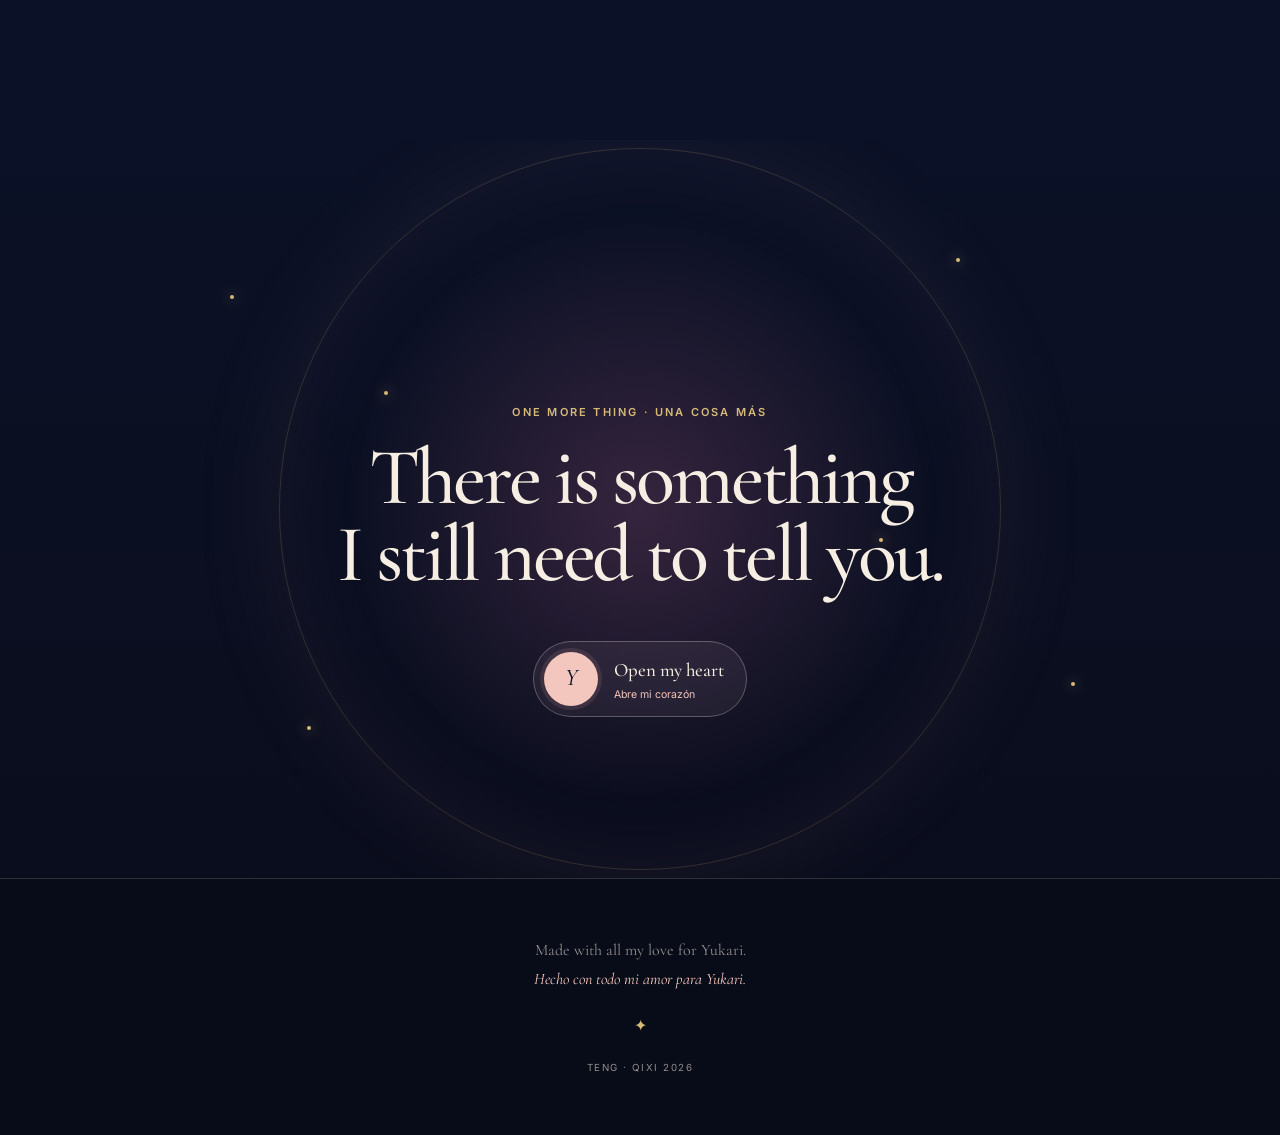
==== commit 727c4de5: "Add a bilingual photo memories gallery" ====
--- a/qixi/index.html
+++ b/qixi/index.html
@@ -88,6 +88,76 @@
       </div>
     </section>
 
+    <section class="gallery-section" aria-labelledby="gallery-title">
+      <div class="gallery-heading reveal">
+        <div>
+          <p class="kicker">Our little universe · Nuestro pequeño universo</p>
+          <h2 id="gallery-title">Six frames.<br>One beautiful story.</h2>
+          <p lang="es">Seis instantes. Una historia preciosa.</p>
+        </div>
+        <p class="gallery-instruction">Tap a photo to hold the moment a little longer.<br><span lang="es">Toca una foto para quedarte un poco más en ese momento.</span></p>
+      </div>
+
+      <div class="memory-gallery" data-gallery>
+        <figure class="gallery-item gallery-item-portrait reveal">
+          <button type="button" data-gallery-index="0" aria-label="Open a favorite portrait of Teng and Yukari">
+            <img src="assets/memory-portrait.jpg" alt="Teng and Yukari smiling closely together on a sunny day" width="665" height="1182" loading="lazy" decoding="async">
+          </button>
+          <figcaption>
+            <span>My favorite place is next to you.</span>
+            <span lang="es">Mi lugar favorito está a tu lado.</span>
+          </figcaption>
+        </figure>
+
+        <figure class="gallery-item gallery-item-cologne reveal">
+          <button type="button" data-gallery-index="1" aria-label="Open a travel photo of Teng and Yukari by the river">
+            <img src="assets/memory-cologne.jpg" alt="Teng and Yukari smiling by a river, with Yukari making a heart with her hands" width="1024" height="768" loading="lazy" decoding="async">
+          </button>
+          <figcaption>
+            <span>Across every city, always us.</span>
+            <span lang="es">En cada ciudad, siempre nosotros.</span>
+          </figcaption>
+        </figure>
+
+        <figure class="gallery-item gallery-item-darmstadt reveal">
+          <button type="button" data-gallery-index="2" aria-label="Open a recent outdoor photo of Teng and Yukari">
+            <img src="assets/memory-darmstadt.jpg" alt="Teng and Yukari smiling together outdoors at a lively gathering" width="768" height="1024" loading="lazy" decoding="async">
+          </button>
+          <figcaption>
+            <span>You make every day brighter.</span>
+            <span lang="es">Haces que cada día sea más luminoso.</span>
+          </figcaption>
+        </figure>
+
+        <figure class="gallery-item gallery-item-chengdu reveal">
+          <button type="button" data-gallery-index="3" aria-label="Open a cozy tea-time photo of Teng and Yukari">
+            <img src="assets/memory-chengdu.jpg" alt="Teng and Yukari sharing tea together at a wooden table" width="1024" height="768" loading="lazy" decoding="async">
+          </button>
+          <figcaption>
+            <span>The quiet moments mean everything.</span>
+            <span lang="es">Los momentos tranquilos lo significan todo.</span>
+          </figcaption>
+        </figure>
+
+        <figure class="gallery-item gallery-item-bridge reveal">
+          <button type="button" data-gallery-index="4" aria-label="Open a sunny travel selfie of Teng and Yukari">
+            <img src="assets/memory-bridge.jpg" alt="Teng and Yukari taking a sunny travel selfie with green hills behind them" width="768" height="1024" loading="lazy" decoding="async">
+          </button>
+          <figcaption>
+            <span>Still choosing you, in every adventure.</span>
+            <span lang="es">Te sigo eligiendo, en cada aventura.</span>
+          </figcaption>
+        </figure>
+
+        <aside class="gallery-quote reveal">
+          <span aria-hidden="true">“</span>
+          <p>Life with you is the memory I never want to stop making.</p>
+          <p lang="es">La vida contigo es el recuerdo que nunca quiero dejar de crear.</p>
+        </aside>
+      </div>
+      <p class="swipe-note">Swipe to explore <span aria-hidden="true">→</span> <span lang="es">Desliza para explorar</span></p>
+    </section>
+
     <section class="letter-section" id="letter" aria-labelledby="letter-title">
       <div class="letter-stars" aria-hidden="true"></div>
       <div class="letter-heading reveal">
@@ -192,6 +262,16 @@
     <p class="dialog-love">I love you. <span lang="es">Te amo.</span></p>
   </dialog>
 
+  <dialog class="gallery-dialog" data-gallery-dialog aria-label="Photo viewer">
+    <button class="gallery-dialog-close" type="button" data-gallery-close aria-label="Close photo viewer">×</button>
+    <button class="gallery-nav gallery-nav-prev" type="button" data-gallery-prev aria-label="Previous photo">←</button>
+    <figure>
+      <img data-gallery-image src="assets/memory-portrait.jpg" alt="">
+      <figcaption data-gallery-caption></figcaption>
+    </figure>
+    <button class="gallery-nav gallery-nav-next" type="button" data-gallery-next aria-label="Next photo">→</button>
+  </dialog>
+
   <script src="script.js"></script>
 </body>
 </html>
--- a/qixi/styles.css
+++ b/qixi/styles.css
@@ -387,6 +387,275 @@
   text-transform: uppercase;
 }
 
+.gallery-section {
+  padding: 110px max(24px, calc((100vw - 1240px) / 2)) 160px;
+  background:
+    radial-gradient(circle at 12% 10%, rgba(120, 70, 103, 0.22), transparent 28%),
+    #080d20;
+}
+
+.gallery-heading {
+  display: flex;
+  justify-content: space-between;
+  gap: 50px;
+  align-items: end;
+  margin-bottom: 72px;
+}
+
+.gallery-heading h2 {
+  margin: 0;
+  font-family: var(--serif);
+  font-size: clamp(3.2rem, 6vw, 5.7rem);
+  font-weight: 500;
+  letter-spacing: -0.045em;
+  line-height: 0.88;
+}
+
+.gallery-heading > div > p:last-child {
+  margin: 19px 0 0;
+  color: var(--rose-light);
+  font-family: var(--serif);
+  font-size: 1.35rem;
+  font-style: italic;
+}
+
+.gallery-instruction {
+  max-width: 360px;
+  margin: 0;
+  padding-left: 24px;
+  border-left: 1px solid var(--gold);
+  color: rgba(246, 238, 226, 0.55);
+  font-family: var(--serif);
+  font-size: 1rem;
+  line-height: 1.55;
+}
+
+.gallery-instruction span {
+  color: var(--rose-light);
+  font-style: italic;
+}
+
+.memory-gallery {
+  display: grid;
+  grid-template-columns: repeat(12, minmax(0, 1fr));
+  grid-template-rows: repeat(4, minmax(160px, 240px));
+  gap: 18px;
+}
+
+.gallery-item {
+  position: relative;
+  min-width: 0;
+  margin: 0;
+  overflow: hidden;
+  background: var(--plum);
+}
+
+.gallery-item button {
+  display: block;
+  width: 100%;
+  height: 100%;
+  padding: 0;
+  border: 0;
+  background: transparent;
+  cursor: zoom-in;
+}
+
+.gallery-item img {
+  display: block;
+  width: 100%;
+  height: 100%;
+  object-fit: cover;
+  filter: saturate(0.88) contrast(1.03) brightness(0.92);
+  transition: filter 450ms ease, transform 850ms cubic-bezier(0.2, 0.7, 0.2, 1);
+}
+
+.gallery-item:hover img,
+.gallery-item:focus-within img {
+  filter: saturate(1) contrast(1.02) brightness(1);
+  transform: scale(1.035);
+}
+
+.gallery-item figcaption {
+  position: absolute;
+  right: 0;
+  bottom: 0;
+  left: 0;
+  z-index: 1;
+  padding: 54px 18px 16px;
+  pointer-events: none;
+  background: linear-gradient(transparent, rgba(5, 8, 20, 0.82));
+  font-family: var(--serif);
+  line-height: 1.3;
+}
+
+.gallery-item figcaption span {
+  display: block;
+  font-size: 1.05rem;
+}
+
+.gallery-item figcaption span + span {
+  margin-top: 3px;
+  color: var(--rose-light);
+  font-size: 0.9rem;
+  font-style: italic;
+}
+
+.gallery-item-portrait {
+  grid-column: 1 / 5;
+  grid-row: 1 / 3;
+}
+
+.gallery-item-portrait img {
+  object-position: center 38%;
+}
+
+.gallery-item-cologne {
+  grid-column: 5 / 10;
+  grid-row: 1;
+}
+
+.gallery-item-darmstadt {
+  grid-column: 10 / 13;
+  grid-row: 1 / 3;
+}
+
+.gallery-item-chengdu {
+  grid-column: 5 / 10;
+  grid-row: 2;
+}
+
+.gallery-item-bridge {
+  grid-column: 1 / 5;
+  grid-row: 3 / 5;
+}
+
+.gallery-quote {
+  position: relative;
+  display: flex;
+  grid-column: 5 / 13;
+  grid-row: 3 / 5;
+  flex-direction: column;
+  justify-content: center;
+  margin: 0;
+  padding: clamp(40px, 7vw, 90px);
+  overflow: hidden;
+  border: 1px solid rgba(214, 186, 120, 0.22);
+  background:
+    radial-gradient(circle at 90% 20%, rgba(233, 160, 162, 0.18), transparent 42%),
+    linear-gradient(135deg, #15182c, #21142a);
+}
+
+.gallery-quote > span {
+  position: absolute;
+  top: -30px;
+  right: 7%;
+  color: rgba(214, 186, 120, 0.12);
+  font-family: var(--serif);
+  font-size: 17rem;
+  line-height: 1;
+}
+
+.gallery-quote p {
+  position: relative;
+  max-width: 660px;
+  margin: 0;
+  font-family: var(--serif);
+  font-size: clamp(2.1rem, 4.2vw, 4rem);
+  letter-spacing: -0.035em;
+  line-height: 1;
+}
+
+.gallery-quote p + p {
+  margin-top: 25px;
+  color: var(--rose-light);
+  font-size: clamp(1.25rem, 2.2vw, 1.8rem);
+  font-style: italic;
+  letter-spacing: 0;
+  line-height: 1.2;
+}
+
+.swipe-note {
+  display: none;
+}
+
+.gallery-dialog {
+  width: min(1040px, calc(100% - 28px));
+  max-height: calc(100svh - 28px);
+  padding: 18px 64px 24px;
+  border: 1px solid rgba(246, 238, 226, 0.2);
+  color: var(--ivory);
+  background: rgba(8, 11, 24, 0.96);
+  box-shadow: 0 45px 150px rgba(0, 0, 0, 0.72);
+}
+
+.gallery-dialog::backdrop {
+  background: rgba(2, 4, 13, 0.88);
+  backdrop-filter: blur(9px);
+}
+
+.gallery-dialog[open] {
+  animation: dialog-in 260ms ease both;
+}
+
+.gallery-dialog figure {
+  display: grid;
+  max-height: calc(100svh - 100px);
+  margin: 0;
+  grid-template-rows: minmax(0, 1fr) auto;
+}
+
+.gallery-dialog img {
+  display: block;
+  max-width: 100%;
+  max-height: calc(100svh - 145px);
+  margin: 0 auto;
+  object-fit: contain;
+}
+
+.gallery-dialog figcaption {
+  padding-top: 14px;
+  color: rgba(246, 238, 226, 0.7);
+  font-family: var(--serif);
+  font-size: 1.05rem;
+  text-align: center;
+}
+
+.gallery-dialog-close,
+.gallery-nav {
+  position: absolute;
+  z-index: 2;
+  display: grid;
+  width: 42px;
+  height: 42px;
+  place-items: center;
+  border: 1px solid var(--line);
+  border-radius: 50%;
+  color: var(--ivory);
+  background: rgba(11, 17, 38, 0.7);
+  cursor: pointer;
+  font: 400 1.35rem/1 var(--sans);
+}
+
+.gallery-dialog-close {
+  top: 16px;
+  right: 16px;
+  border: 0;
+  font-size: 1.9rem;
+}
+
+.gallery-nav {
+  top: 50%;
+  transform: translateY(-50%);
+}
+
+.gallery-nav-prev {
+  left: 12px;
+}
+
+.gallery-nav-next {
+  right: 12px;
+}
+
 .opening {
   display: grid;
   grid-template-columns: 70px 1fr 0.9fr;
@@ -834,6 +1103,39 @@
     gap: 42px;
   }
 
+  .memory-gallery {
+    grid-template-rows: repeat(4, minmax(145px, 200px));
+  }
+
+  .gallery-item-portrait {
+    grid-column: 1 / 6;
+  }
+
+  .gallery-item-cologne,
+  .gallery-item-chengdu {
+    grid-column: 6 / 13;
+  }
+
+  .gallery-item-darmstadt {
+    grid-column: 1 / 5;
+    grid-row: 3 / 5;
+  }
+
+  .gallery-item-bridge {
+    grid-column: 5 / 9;
+    grid-row: 3 / 5;
+  }
+
+  .gallery-quote {
+    grid-column: 9 / 13;
+    grid-row: 3 / 5;
+    padding: 28px;
+  }
+
+  .gallery-quote p {
+    font-size: 1.9rem;
+  }
+
   .promise + .promise {
     border-top: 1px solid var(--line);
     border-left: 0;
@@ -915,6 +1217,92 @@
 
   .memory-copy h2 {
     font-size: clamp(2.7rem, 14vw, 4.4rem);
+  }
+
+  .gallery-section {
+    padding: 90px 0 110px;
+  }
+
+  .gallery-heading {
+    display: block;
+    margin-bottom: 42px;
+    padding: 0 20px;
+  }
+
+  .gallery-heading h2 {
+    font-size: clamp(3rem, 15vw, 4.5rem);
+  }
+
+  .gallery-instruction {
+    margin-top: 30px;
+  }
+
+  .memory-gallery {
+    display: flex;
+    gap: 14px;
+    overflow-x: auto;
+    padding: 0 20px 18px;
+    scroll-padding-left: 20px;
+    scroll-snap-type: x mandatory;
+    scrollbar-width: none;
+  }
+
+  .memory-gallery::-webkit-scrollbar {
+    display: none;
+  }
+
+  .gallery-item,
+  .gallery-quote {
+    grid-column: auto;
+    grid-row: auto;
+    flex: 0 0 78vw;
+    height: 58svh;
+    max-height: 560px;
+    min-height: 430px;
+    scroll-snap-align: center;
+  }
+
+  .gallery-item-cologne,
+  .gallery-item-chengdu {
+    flex-basis: 88vw;
+  }
+
+  .gallery-quote {
+    justify-content: end;
+    padding: 36px 28px;
+  }
+
+  .gallery-quote p {
+    font-size: 2.45rem;
+  }
+
+  .gallery-quote p + p {
+    font-size: 1.25rem;
+  }
+
+  .swipe-note {
+    display: flex;
+    gap: 9px;
+    margin: 18px 20px 0;
+    color: var(--gold);
+    font-size: 0.62rem;
+    font-weight: 600;
+    letter-spacing: 0.12em;
+    text-transform: uppercase;
+  }
+
+  .swipe-note span:last-child {
+    color: var(--rose-light);
+  }
+
+  .gallery-dialog {
+    padding: 54px 12px 18px;
+  }
+
+  .gallery-nav {
+    top: auto;
+    bottom: 16px;
+    transform: none;
   }
 
   .opening {
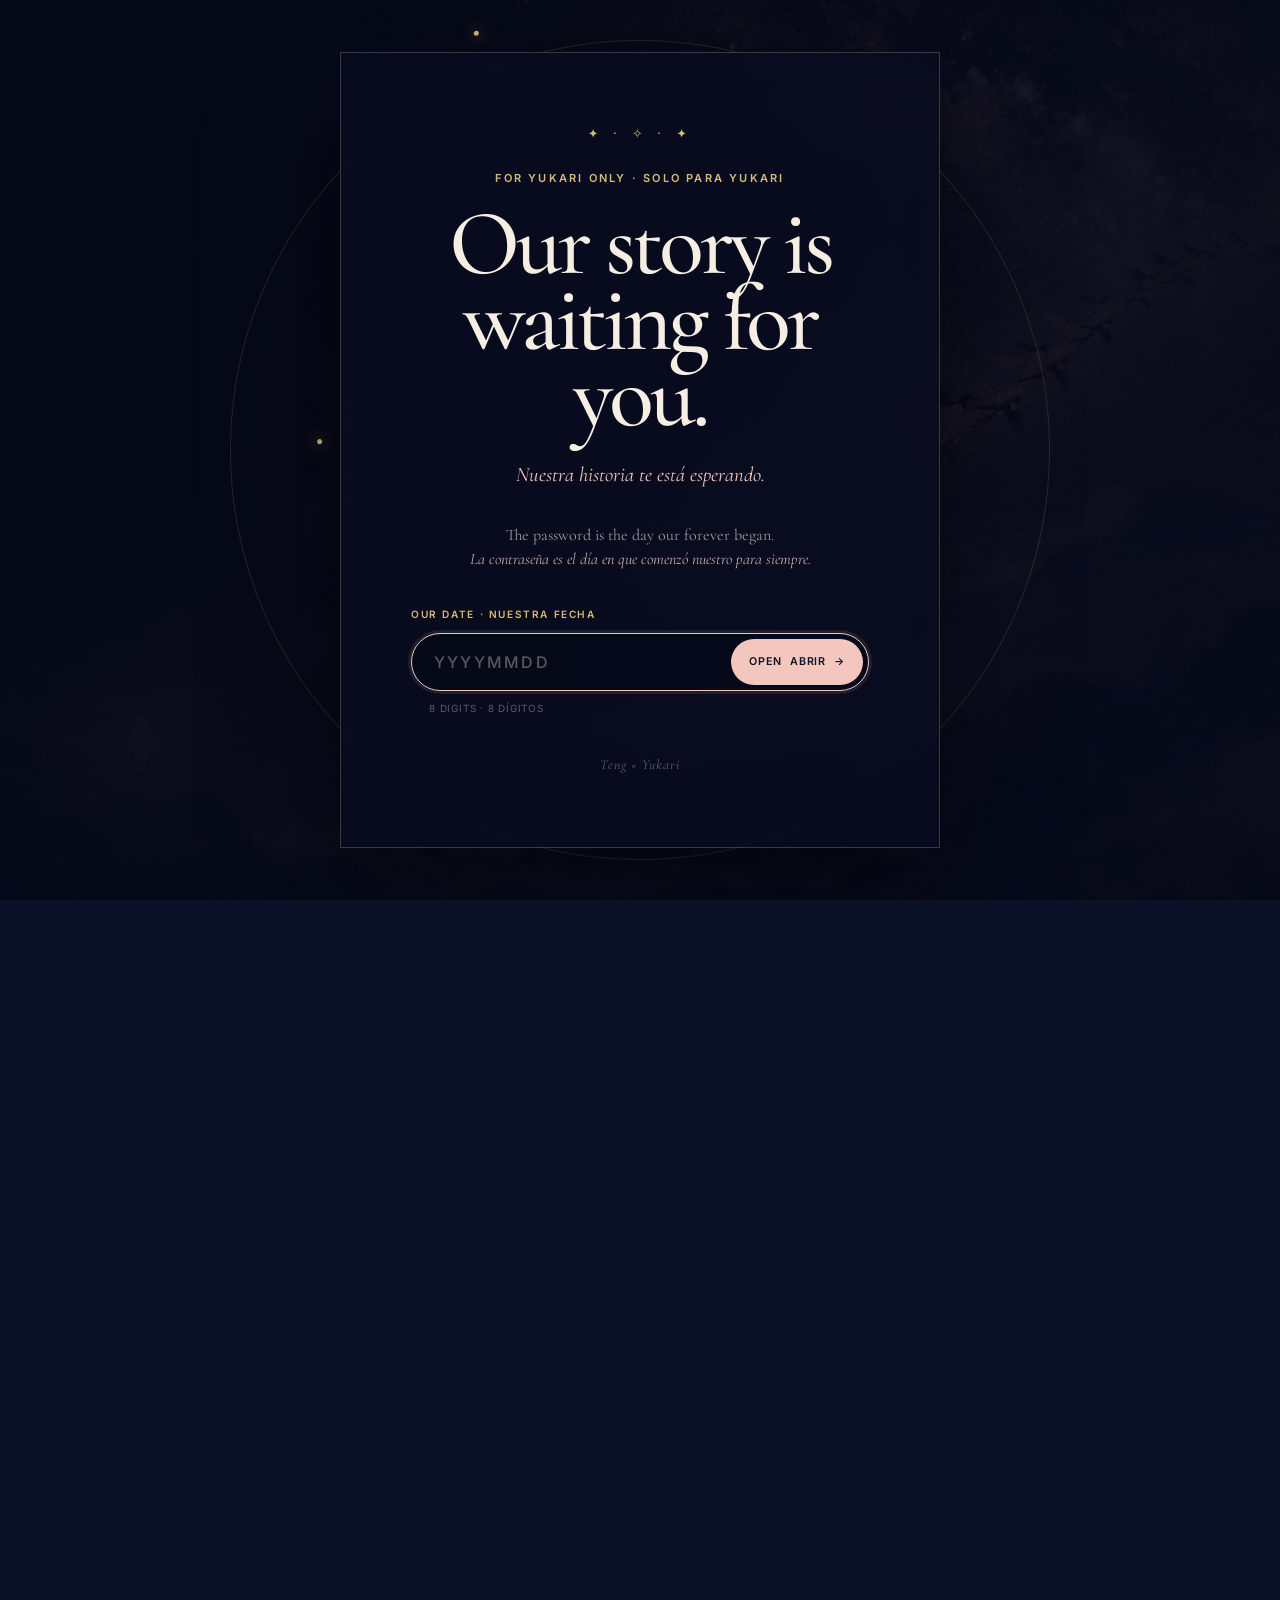
==== commit aa90e726: "Add a wedding-date password gate" ====
--- a/qixi/index.html
+++ b/qixi/index.html
@@ -20,7 +20,36 @@
   <meta name="twitter:image" content="https://caotengde.github.io/qixi/assets/qixi-sky.png">
   <link rel="stylesheet" href="styles.css">
 </head>
-<body>
+<body class="is-locked">
+  <div class="password-gate" data-password-gate role="dialog" aria-modal="true" aria-labelledby="gate-title">
+    <div class="gate-sky" aria-hidden="true"></div>
+    <div class="gate-orbit gate-orbit-one" aria-hidden="true"></div>
+    <div class="gate-orbit gate-orbit-two" aria-hidden="true"></div>
+    <div class="gate-card">
+      <p class="gate-stars" aria-hidden="true">✦ · ✧ · ✦</p>
+      <p class="kicker">For Yukari only · Solo para Yukari</p>
+      <h1 id="gate-title">Our story is<br>waiting for you.</h1>
+      <p class="gate-spanish" lang="es">Nuestra historia te está esperando.</p>
+      <p class="gate-clue">The password is the day our forever began.<br><span lang="es">La contraseña es el día en que comenzó nuestro para siempre.</span></p>
+
+      <form class="password-form" data-password-form novalidate>
+        <label for="qixi-password">Our date <span lang="es">· Nuestra fecha</span></label>
+        <div class="password-field">
+          <input id="qixi-password" data-password-input type="password" inputmode="numeric" autocomplete="off" maxlength="10" placeholder="YYYYMMDD" aria-describedby="password-format password-error" required>
+          <button type="submit">
+            <span>Open</span>
+            <span lang="es">Abrir</span>
+            <span aria-hidden="true">→</span>
+          </button>
+        </div>
+        <p id="password-format" class="password-format">8 digits · 8 dígitos</p>
+        <p id="password-error" class="password-error" data-password-error aria-live="polite"></p>
+      </form>
+
+      <p class="gate-signature">Teng <span aria-hidden="true">×</span> Yukari</p>
+    </div>
+  </div>
+
   <a class="skip-link" href="#letter">Skip to the letter</a>
 
   <header class="site-header" data-header>
--- a/qixi/styles.css
+++ b/qixi/styles.css
@@ -31,6 +31,16 @@
   line-height: 1.7;
 }
 
+body.is-locked {
+  overflow: hidden;
+}
+
+body.is-locked .site-header,
+body.is-locked main,
+body.is-locked footer {
+  visibility: hidden;
+}
+
 body::before {
   position: fixed;
   inset: 0;
@@ -55,6 +65,232 @@
 a:focus-visible {
   outline: 2px solid var(--rose-light);
   outline-offset: 5px;
+}
+
+.password-gate {
+  position: fixed;
+  inset: 0;
+  z-index: 1000;
+  display: grid;
+  min-height: 100svh;
+  place-items: center;
+  overflow: hidden;
+  padding: 26px;
+  isolation: isolate;
+  background: #080d20;
+  transition: opacity 480ms ease, transform 480ms ease;
+}
+
+.password-gate[hidden] {
+  display: none;
+}
+
+.password-gate.is-opening {
+  opacity: 0;
+  transform: scale(1.025);
+}
+
+.gate-sky {
+  position: absolute;
+  inset: -3%;
+  z-index: -3;
+  background-image: url("assets/qixi-sky.png");
+  background-position: center;
+  background-size: cover;
+  filter: brightness(0.5) saturate(0.82);
+  animation: drift 18s ease-in-out infinite alternate;
+}
+
+.password-gate::before {
+  position: absolute;
+  inset: 0;
+  z-index: -2;
+  content: "";
+  background:
+    radial-gradient(circle at 50% 50%, rgba(29, 17, 45, 0.22), rgba(5, 9, 25, 0.82) 72%),
+    linear-gradient(180deg, rgba(4, 8, 23, 0.35), rgba(4, 8, 23, 0.72));
+}
+
+.gate-orbit {
+  position: absolute;
+  z-index: -1;
+  border: 1px solid rgba(214, 186, 120, 0.15);
+  border-radius: 50%;
+  pointer-events: none;
+}
+
+.gate-orbit::before {
+  position: absolute;
+  top: 12%;
+  left: 10%;
+  width: 5px;
+  height: 5px;
+  border-radius: 50%;
+  background: var(--gold);
+  box-shadow: 0 0 15px var(--gold);
+  content: "";
+}
+
+.gate-orbit-one {
+  width: min(80vw, 820px);
+  aspect-ratio: 1;
+  transform: rotate(25deg);
+}
+
+.gate-orbit-two {
+  width: min(58vw, 590px);
+  aspect-ratio: 1;
+  transform: rotate(-42deg);
+}
+
+.gate-card {
+  width: min(600px, 100%);
+  padding: clamp(38px, 7vw, 70px);
+  border: 1px solid rgba(246, 238, 226, 0.2);
+  background: rgba(9, 13, 31, 0.74);
+  box-shadow: 0 36px 120px rgba(0, 0, 0, 0.46);
+  text-align: center;
+  backdrop-filter: blur(20px);
+}
+
+.gate-stars {
+  margin: 0 0 24px;
+  color: var(--gold);
+  font-size: 0.8rem;
+  letter-spacing: 0.42em;
+}
+
+.gate-card h1 {
+  margin: 0;
+  font-family: var(--serif);
+  font-size: clamp(3.4rem, 8vw, 5.8rem);
+  font-weight: 500;
+  letter-spacing: -0.045em;
+  line-height: 0.82;
+}
+
+.gate-spanish {
+  margin: 24px 0 0;
+  color: var(--rose-light);
+  font-family: var(--serif);
+  font-size: 1.28rem;
+  font-style: italic;
+}
+
+.gate-clue {
+  margin: 30px 0 0;
+  color: rgba(246, 238, 226, 0.63);
+  font-family: var(--serif);
+  font-size: 1rem;
+  line-height: 1.5;
+}
+
+.gate-clue span {
+  color: rgba(243, 199, 189, 0.82);
+  font-style: italic;
+}
+
+.password-form {
+  margin-top: 35px;
+  text-align: left;
+}
+
+.password-form label {
+  display: block;
+  margin-bottom: 10px;
+  color: var(--gold);
+  font-size: 0.63rem;
+  font-weight: 600;
+  letter-spacing: 0.16em;
+  text-transform: uppercase;
+}
+
+.password-field {
+  display: flex;
+  min-height: 58px;
+  border: 1px solid rgba(246, 238, 226, 0.34);
+  border-radius: 100px;
+  background: rgba(4, 8, 22, 0.58);
+  transition: border-color 180ms ease, box-shadow 180ms ease;
+}
+
+.password-field:focus-within {
+  border-color: var(--rose-light);
+  box-shadow: 0 0 0 3px rgba(243, 199, 189, 0.1);
+}
+
+.password-field input {
+  min-width: 0;
+  flex: 1;
+  padding: 0 22px;
+  border: 0;
+  outline: 0;
+  color: var(--ivory);
+  background: transparent;
+  font: 500 1rem/1 var(--sans);
+  letter-spacing: 0.14em;
+}
+
+.password-field input::placeholder {
+  color: rgba(246, 238, 226, 0.35);
+}
+
+.password-field button {
+  display: flex;
+  align-items: center;
+  gap: 8px;
+  margin: 5px;
+  padding: 0 18px;
+  border: 0;
+  border-radius: 100px;
+  color: var(--night);
+  background: var(--rose-light);
+  cursor: pointer;
+  font: 600 0.67rem/1 var(--sans);
+  letter-spacing: 0.08em;
+  text-transform: uppercase;
+  transition: background 180ms ease, transform 180ms ease;
+}
+
+.password-field button:hover {
+  background: var(--ivory);
+  transform: translateX(2px);
+}
+
+.password-format,
+.password-error {
+  min-height: 18px;
+  margin: 9px 18px 0;
+  font-size: 0.62rem;
+}
+
+.password-format {
+  color: rgba(246, 238, 226, 0.36);
+  letter-spacing: 0.08em;
+  text-transform: uppercase;
+}
+
+.password-error {
+  display: none;
+  color: var(--rose-light);
+}
+
+.password-error:not(:empty) {
+  display: block;
+}
+
+.password-form.has-error .password-field {
+  border-color: var(--rose);
+  animation: gate-shake 360ms ease;
+}
+
+.gate-signature {
+  margin: 35px 0 0;
+  color: rgba(246, 238, 226, 0.36);
+  font-family: var(--serif);
+  font-size: 0.86rem;
+  font-style: italic;
+  letter-spacing: 0.08em;
 }
 
 .skip-link {
@@ -1084,6 +1320,12 @@
   to { opacity: 1; transform: translateY(0) scale(1); }
 }
 
+@keyframes gate-shake {
+  0%, 100% { transform: translateX(0); }
+  25% { transform: translateX(-7px); }
+  75% { transform: translateX(7px); }
+}
+
 @media (max-width: 840px) {
   .opening {
     grid-template-columns: 40px 1fr;
@@ -1151,6 +1393,41 @@
 }
 
 @media (max-width: 580px) {
+  .password-gate {
+    padding: 15px;
+  }
+
+  .gate-card {
+    padding: 34px 22px;
+  }
+
+  .gate-card h1 {
+    font-size: clamp(3.2rem, 17vw, 4.6rem);
+  }
+
+  .gate-orbit-one {
+    width: 120vw;
+  }
+
+  .gate-orbit-two {
+    width: 86vw;
+  }
+
+  .password-field input {
+    padding: 0 15px;
+    font-size: 0.86rem;
+  }
+
+  .password-field button {
+    gap: 5px;
+    padding: 0 13px;
+    font-size: 0.57rem;
+  }
+
+  .gate-signature {
+    margin-top: 22px;
+  }
+
   .site-header {
     padding: 18px 20px;
   }
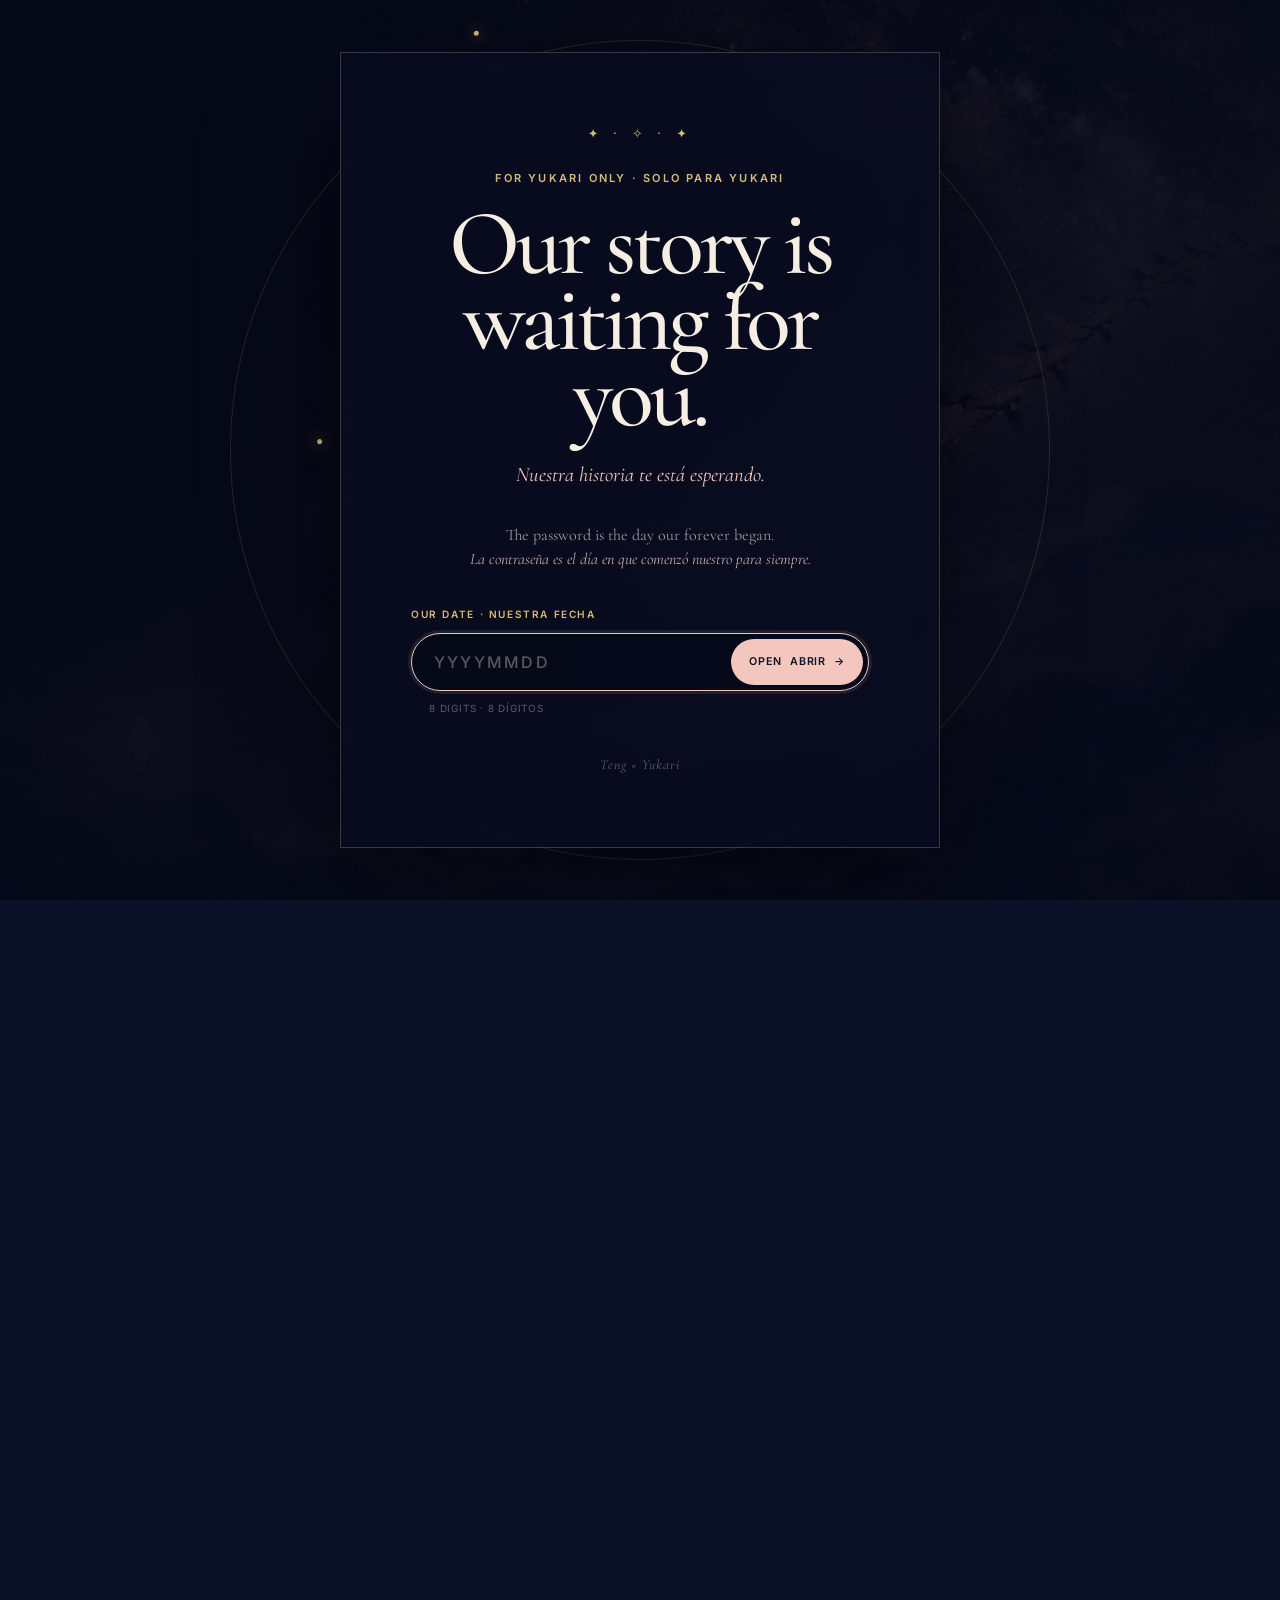
==== commit 2e76f1a5: "Expand the bilingual Qixi love letter" ====
--- a/qixi/index.html
+++ b/qixi/index.html
@@ -191,28 +191,98 @@
       <div class="letter-stars" aria-hidden="true"></div>
       <div class="letter-heading reveal">
         <p class="kicker">My love letter · Mi carta de amor</p>
-        <h2 id="letter-title">To Yukari, with all my heart.</h2>
-        <p lang="es">Para Yukari, con todo mi corazón.</p>
+        <h2 id="letter-title">Across every place<br>we call home.</h2>
+        <p lang="es">En cada lugar al que llamamos hogar.</p>
       </div>
 
       <div class="letters">
         <article class="letter-card reveal">
           <div class="language-label">English <span>EN</span></div>
           <p class="salutation">My dearest Yukari,</p>
-          <p>There are so many things I hope life gives us, but the one I treasure most is simple: more ordinary days beside you. More mornings, shared meals, small jokes, and quiet evenings when just being together is enough.</p>
-          <p>You make my world gentler, brighter, and more beautiful. Thank you for choosing me, for understanding me, and for being the person I always want to come home to.</p>
-          <p>On this Qixi, I want you to know: in every season, every place, and every version of our future, I will keep choosing you.</p>
-          <p>Happy Qixi, my love.</p>
+          <p>This Qixi, we are together in China.</p>
+          <p>I spent a long time wondering what I should say to you on a day devoted to love. In the end, I realized that what I most want to say is not some grand romantic phrase. It is simply: thank you.</p>
+          <p>Thank you for turning my future from a plan for one into a life we are building together.</p>
+          <p>Sometimes our story feels like a road that has crossed an impossible distance. It connects Mexico, Germany, and China. It connects different cultures and languages, and it connects two people who once lived on opposite sides of the world.</p>
+
+          <p class="letter-chapter">Mexico · Where I learned your story</p>
+          <p>In Mexico, I stepped into the world where you grew up. I saw more than sunlight, streets, food, and unfamiliar landscapes. I began to understand your language and culture more deeply, and the memories that helped shape the woman you are today.</p>
+          <p>I love Mexico not only for its color and warmth, but because it holds your past. You invited me into that world and shared where you come from with me. Little by little, you made me feel that I was becoming part of your story too.</p>
+          <p>Mexico helped me understand you more fully. It also made me treasure, even more, the extraordinary fact that someone from so far away eventually walked into my life.</p>
+
+          <p class="letter-chapter">Germany · Where love became a life</p>
+          <p>Germany witnessed the way our love slowly became a life. I remember the sunlight in Heidelberg, the wind beside the river in Cologne, and all those ordinary days in Darmstadt. We walked unfamiliar streets, traveled, shared meals, and came home together. We faced busy schedules, exhaustion, and the parts of life that were not always perfect.</p>
+          <p>Eventually, I understood that what I missed was never a particular city or a beautiful view in one of our photographs. What I cherished was having you beside me, wherever we went.</p>
+          <p>Love is not only the photographs we take while traveling. It is companionship on gray days, dinner after a long day, and still wanting to listen when the other person is tired. Far from both of our homelands, we learned to care for one another and slowly turn a temporary place into a home.</p>
+          <p>On November 8, 2025, we became husband and wife.</p>
+          <p>That day was not the ending of our love story. It was the beginning of imagining, with a new seriousness, the life we would create together.</p>
+
+          <p class="letter-chapter">China · Where we are living our story now</p>
+          <p>Now we are together in China. Just as you once led me into Mexico and introduced me to where you come from, I want to help you discover my world too: my language, my hometown, my family, and traditions like Qixi.</p>
+          <p>Seeing you here, on the land that is so familiar to me, brings me a special kind of happiness. You are no longer only the person I love and travel with. You are my wife—the person with whom I come home, share my days, and face the future.</p>
+          <p>And soon, we will return to Germany together.</p>
+          <p>This return will be different. Germany once witnessed us meet, fall in love, and stand beside one another. This time, we will return as husband and wife and begin the next chapter of our shared life.</p>
+          <p>We are not going back to the life we had before. This time, we will arrive together as something new.</p>
+
+          <p class="letter-chapter">Our future · The home we will keep making</p>
+          <p>I look forward to returning to Germany with you, not because Germany itself is perfect, but because it is where we will continue building our home.</p>
+          <p>I look forward to the ordinary things: arranging our rooms, going to the supermarket, and cooking together; coming home to warmth after a cold winter street; walking through familiar or unfamiliar cities on the weekend; caring for each other when life is busy; and sitting down, even when we are tired, to share the small things that happened that day.</p>
+          <p>I want to live through Germany's spring, summer, autumn, and winter with you. I imagine a home where both Chinese and Spanish can be heard, where the color and warmth of Mexico live alongside Chinese festivals and flavors, and where the roads we have walked in Germany are joined by new photographs, new stories, and new memories.</p>
+          <p>I know a real marriage is not made only of travel, celebrations, and beautiful pictures. It also contains work, pressure, daily chores, and disagreements. Yet I still look forward to all of it, because sharing a real life with you is the most romantic future I can imagine.</p>
+          <p>I cannot promise that our future will never be difficult. But I can promise this: when you are happy, I will celebrate with you; when you are hurting, I will not leave you to face it alone; when life changes, I will make the next decision with you; and wherever we go, I will choose you again and again.</p>
+          <p>Perhaps we will live in Germany for many years. Perhaps one day we will return to China or Mexico, or discover another city we have not yet imagined. I no longer worry about which country will become our final home.</p>
+          <p>As long as we keep making decisions together, packing our bags together, and opening the next door together, I will know that we are going home.</p>
+          <p>Mexico holds your roots. China holds mine. Germany is where we will continue writing our shared life.</p>
+          <p>From Mexico to Germany, from Germany to China, and soon from China back to Germany, we have already traveled a very long road. I want to walk every road still ahead of us with your hand in mine.</p>
+          <p>Because home, to me, has never been a point on a map.</p>
+          <p>Home is wherever you are.</p>
+          <p>Happy Qixi, my wife.</p>
+          <p>Thank you for crossing such a great distance and entering my life. Thank you for sharing your past with me, living this present beside me, and imagining our future together.</p>
+          <p>When we return to Germany, let us begin the next chapter of our marriage and turn the future we once imagined into a life we live, one ordinary day at a time.</p>
           <p class="signature">Always yours,<br><strong>Teng</strong></p>
         </article>
 
         <article class="letter-card spanish-card reveal" lang="es">
           <div class="language-label">Español <span>ES</span></div>
           <p class="salutation">Mi querida Yukari:</p>
-          <p>Hay tantas cosas que espero que la vida nos regale, pero la que más atesoro es sencilla: más días cotidianos a tu lado. Más mañanas, comidas compartidas, pequeñas bromas y noches tranquilas en las que estar juntos sea suficiente.</p>
-          <p>Haces que mi mundo sea más tierno, luminoso y hermoso. Gracias por elegirme, por comprenderme y por ser la persona a la que siempre quiero volver.</p>
-          <p>En este Qixi, quiero que lo sepas: en cada estación, en cada lugar y en cada versión de nuestro futuro, seguiré eligiéndote.</p>
-          <p>Feliz Qixi, mi amor.</p>
+          <p>Este Qixi estamos juntos en China.</p>
+          <p>He pensado mucho en lo que quería decirte en un día dedicado al amor. Al final comprendí que lo que más deseo decirte no es una gran frase romántica. Es algo mucho más sencillo: gracias.</p>
+          <p>Gracias por transformar mi futuro, que antes era el plan de una sola persona, en una vida que estamos construyendo entre los dos.</p>
+          <p>A veces siento que nuestra historia es un camino que ha recorrido una distancia imposible. Une México, Alemania y China. Une culturas e idiomas diferentes, y también une a dos personas que un día vivían en extremos distintos del mundo.</p>
+
+          <p class="letter-chapter">México · Donde conocí tu historia</p>
+          <p>En México entré en el mundo donde creciste. Vi mucho más que el sol, las calles, la comida y paisajes que eran nuevos para mí. Empecé a comprender mejor tu idioma, tu cultura y los recuerdos que ayudaron a formar a la mujer que eres hoy.</p>
+          <p>Amo México no solo por sus colores y su calidez, sino porque allí vive tu pasado. Me abriste las puertas de ese mundo y compartiste conmigo el lugar del que vienes. Poco a poco, me hiciste sentir que yo también empezaba a formar parte de tu historia.</p>
+          <p>México me ayudó a comprenderte más profundamente. También hizo que valorara todavía más algo extraordinario: que una persona que vivía tan lejos terminara entrando en mi vida.</p>
+
+          <p class="letter-chapter">Alemania · Donde el amor se convirtió en vida</p>
+          <p>Alemania fue testigo de cómo nuestro amor se convirtió poco a poco en una vida compartida. Recuerdo la luz de Heidelberg, el viento junto al río en Colonia y todos esos días aparentemente comunes en Darmstadt. Caminamos por calles desconocidas, viajamos, compartimos comidas y volvimos juntos a casa. También enfrentamos el cansancio, los días ocupados y las partes de la vida que no siempre fueron perfectas.</p>
+          <p>Con el tiempo comprendí que lo que yo extrañaba nunca era una ciudad determinada ni el paisaje bonito de alguna fotografía. Lo que atesoraba era tenerte a mi lado, sin importar adónde fuéramos.</p>
+          <p>El amor no son solamente las fotografías que tomamos durante un viaje. También es la compañía en los días grises, la cena después de una jornada larga y las ganas de seguir escuchándonos incluso cuando estamos cansados. Lejos de nuestras dos tierras, aprendimos a cuidarnos y a convertir poco a poco un lugar temporal en un hogar.</p>
+          <p>El 8 de noviembre de 2025 nos convertimos en marido y mujer.</p>
+          <p>Aquel día no fue el final de nuestra historia de amor. Fue el comienzo de imaginar con una nueva seriedad la vida que construiríamos juntos.</p>
+
+          <p class="letter-chapter">China · Donde vivimos nuestra historia ahora</p>
+          <p>Ahora estamos juntos en China. Así como tú me llevaste a México y me enseñaste el lugar del que vienes, yo también quiero mostrarte mi mundo: mi idioma, mi tierra, mi familia y tradiciones como el Qixi.</p>
+          <p>Verte aquí, en un lugar tan familiar para mí, me da una felicidad muy especial. Ya no eres solamente la persona que amo y con quien viajo. Eres mi esposa: la persona con quien regreso a casa, comparto mis días y afronto el futuro.</p>
+          <p>Y pronto volveremos juntos a Alemania.</p>
+          <p>Este regreso será diferente. Alemania fue testigo de cómo nos conocimos, nos enamoramos y aprendimos a acompañarnos. Esta vez volveremos como marido y mujer para comenzar el siguiente capítulo de nuestra vida compartida.</p>
+          <p>No regresaremos a la vida que teníamos antes. Esta vez llegaremos juntos siendo algo nuevo.</p>
+
+          <p class="letter-chapter">Nuestro futuro · El hogar que seguiremos creando</p>
+          <p>Me ilusiona volver contigo a Alemania, no porque Alemania sea un lugar perfecto, sino porque allí seguiremos construyendo nuestro hogar.</p>
+          <p>Espero con ilusión las cosas cotidianas: ordenar nuestra casa, ir juntos al supermercado y cocinar; volver al calor del hogar después de caminar por una calle fría en invierno; pasear los fines de semana por ciudades conocidas o nuevas; cuidarnos cuando la vida esté llena de obligaciones; y sentarnos, incluso estando cansados, para contarnos las pequeñas cosas que sucedieron durante el día.</p>
+          <p>Quiero vivir contigo la primavera, el verano, el otoño y el invierno de Alemania. Imagino un hogar donde se escuchen tanto el chino como el español; donde los colores y la calidez de México convivan con las fiestas y los sabores de China; y donde a los caminos que recorrimos en Alemania se sumen nuevas fotografías, nuevas historias y nuevos recuerdos.</p>
+          <p>Sé que un matrimonio real no está hecho solamente de viajes, celebraciones y fotografías bonitas. También contiene trabajo, presión, tareas diarias y desacuerdos. Aun así, deseo vivirlo todo contigo, porque compartir una vida real a tu lado es el futuro más romántico que puedo imaginar.</p>
+          <p>No puedo prometerte que nuestro futuro nunca será difícil. Pero sí puedo prometerte esto: cuando estés feliz, celebraré contigo; cuando te duela algo, no dejaré que lo enfrentes sola; cuando la vida cambie, tomaré contigo la siguiente decisión; y sin importar adónde vayamos, te elegiré una y otra vez.</p>
+          <p>Quizá vivamos muchos años en Alemania. Quizá algún día volvamos a China o a México, o descubramos otra ciudad que todavía no hemos imaginado. Ya no me preocupa qué país terminará siendo nuestro hogar definitivo.</p>
+          <p>Mientras sigamos tomando decisiones juntos, haciendo las maletas juntos y abriendo juntos la siguiente puerta, sabré que estamos volviendo a casa.</p>
+          <p>México guarda tus raíces. China guarda las mías. Alemania será el lugar donde continuaremos escribiendo nuestra vida compartida.</p>
+          <p>De México a Alemania, de Alemania a China y, muy pronto, de China de vuelta a Alemania, ya hemos recorrido un camino muy largo. Quiero caminar todos los caminos que aún nos esperan tomándote de la mano.</p>
+          <p>Porque para mí el hogar nunca ha sido un punto en el mapa.</p>
+          <p>El hogar está donde estás tú.</p>
+          <p>Feliz Qixi, mi esposa.</p>
+          <p>Gracias por cruzar una distancia tan grande y entrar en mi vida. Gracias por compartir conmigo tu pasado, por vivir este presente a mi lado y por imaginar juntos nuestro futuro.</p>
+          <p>Cuando volvamos a Alemania, comencemos el siguiente capítulo de nuestro matrimonio y convirtamos ese futuro que alguna vez imaginamos en una vida verdadera, un día cotidiano a la vez.</p>
           <p class="signature">Siempre tuyo,<br><strong>Teng</strong></p>
         </article>
       </div>
--- a/qixi/styles.css
+++ b/qixi/styles.css
@@ -1026,6 +1026,21 @@
   font-style: italic;
 }
 
+.letter-card .letter-chapter {
+  margin: 58px 0 24px;
+  padding: 13px 0;
+  border-top: 1px solid rgba(214, 186, 120, 0.4);
+  border-bottom: 1px solid rgba(214, 186, 120, 0.18);
+  color: var(--gold);
+  font-family: var(--sans);
+  font-size: 0.66rem;
+  font-style: normal;
+  font-weight: 600;
+  letter-spacing: 0.14em;
+  line-height: 1.4;
+  text-transform: uppercase;
+}
+
 .letter-card .signature {
   margin-top: 42px;
   color: var(--rose-light);
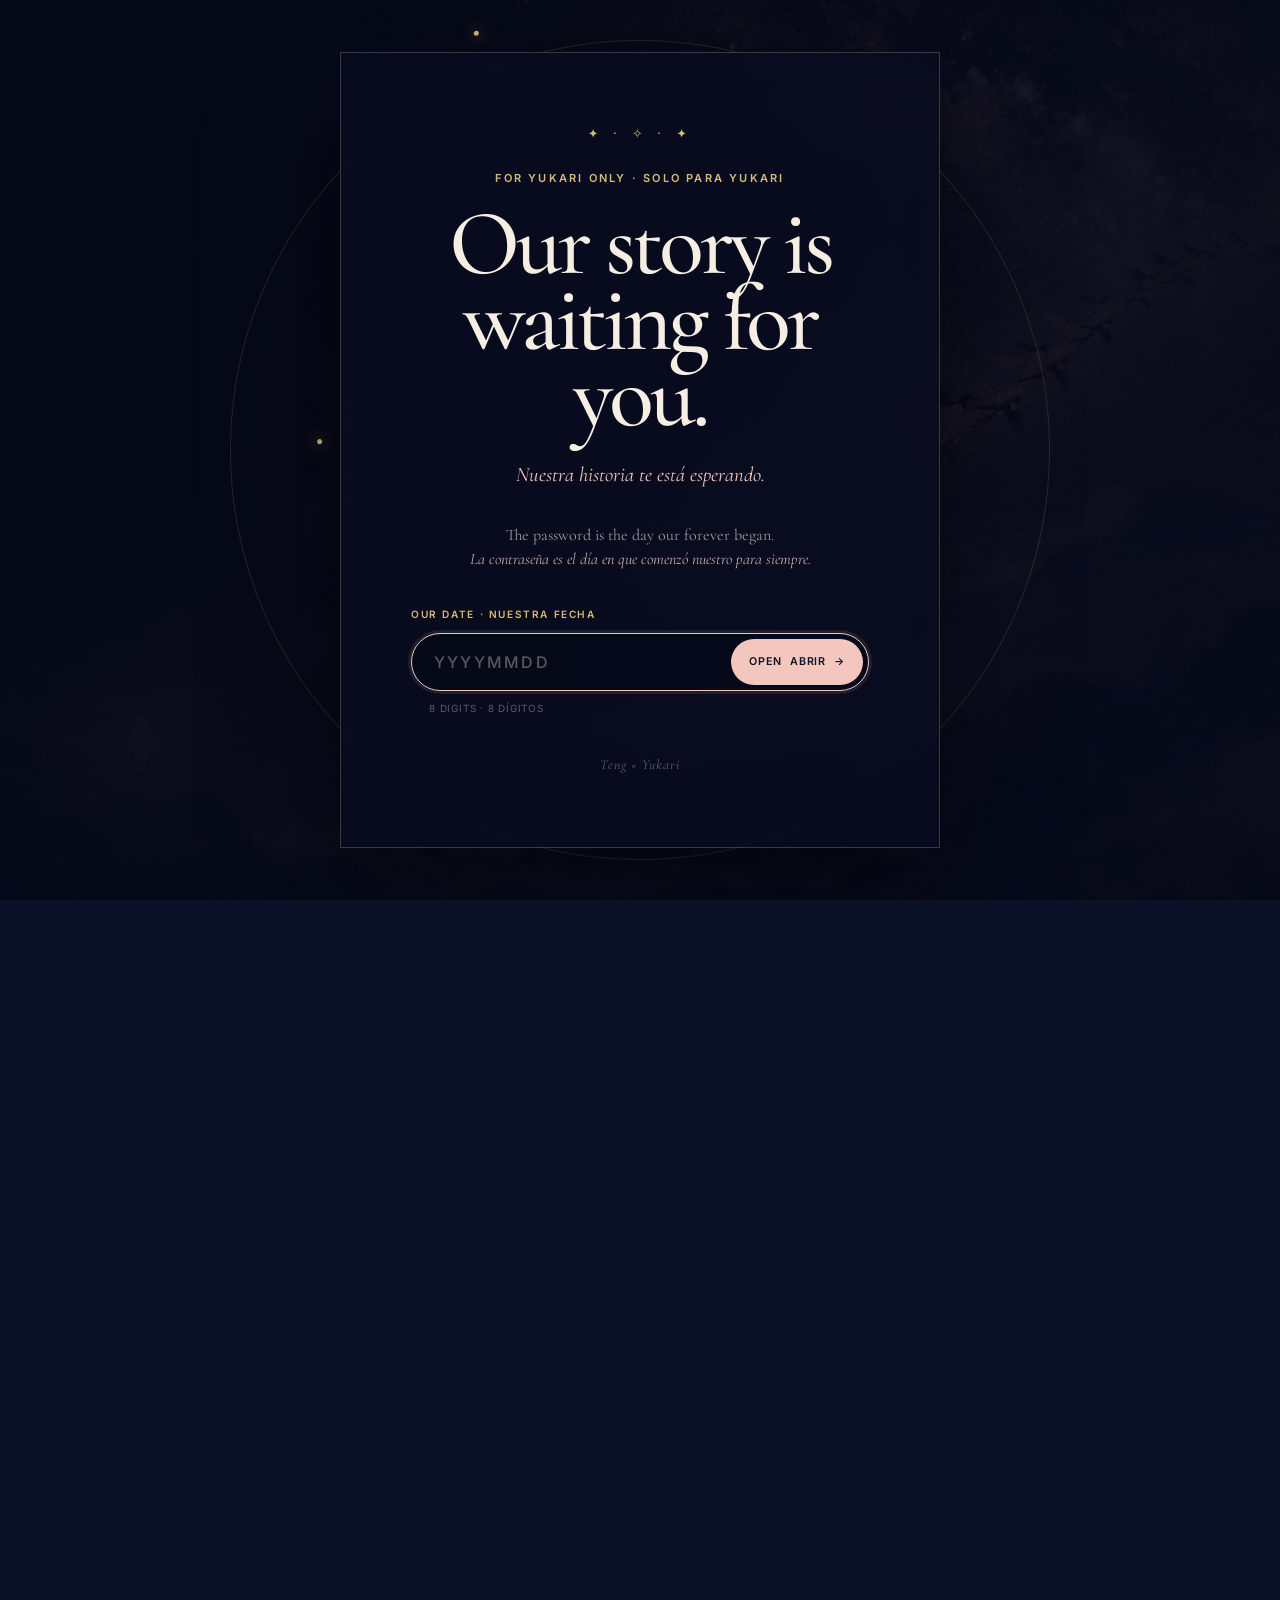
==== commit 5b2d6e73: "Add Kit Chan soundtrack player" ====
--- a/qixi/index.html
+++ b/qixi/index.html
@@ -86,6 +86,27 @@
       <p class="scroll-note" aria-hidden="true">A love letter across two languages <span></span></p>
     </section>
 
+    <section class="soundtrack reveal" aria-labelledby="soundtrack-title">
+      <div class="soundtrack-copy">
+        <p class="kicker">Our song · Nuestra canción</p>
+        <h2 id="soundtrack-title"><span lang="zh-Hans">喜欢你</span></h2>
+        <p>For every word I feel when I look at you.<br><span lang="es">Por todo lo que siento cuando te miro.</span></p>
+        <p class="soundtrack-artist">Kit Chan · 陈洁仪</p>
+      </div>
+      <div class="soundtrack-player">
+        <iframe
+          title="喜欢你 by 陈洁仪 on Apple Music"
+          allow="autoplay *; encrypted-media *; fullscreen *; clipboard-write"
+          frameborder="0"
+          height="175"
+          loading="lazy"
+          sandbox="allow-forms allow-popups allow-same-origin allow-scripts allow-top-navigation-by-user-activation"
+          src="https://embed.music.apple.com/cn/album/%E5%96%9C%E6%AC%A2-%E6%B4%81%E4%BB%AA-%E5%96%9C%E6%AC%A2/1113956072?i=1113956448">
+        </iframe>
+        <p>Tap play and keep reading · <span lang="es">Dale al play y sigue leyendo</span></p>
+      </div>
+    </section>
+
     <section class="opening reveal" aria-labelledby="opening-title">
       <div class="section-number" aria-hidden="true">01</div>
       <div class="opening-title-wrap">
@@ -196,7 +217,7 @@
       </div>
 
       <div class="letters">
-        <article class="letter-card reveal">
+        <article class="letter-card">
           <div class="language-label">English <span>EN</span></div>
           <p class="salutation">My dearest Yukari,</p>
           <p>This Qixi, we are together in China.</p>
@@ -241,7 +262,7 @@
           <p class="signature">Always yours,<br><strong>Teng</strong></p>
         </article>
 
-        <article class="letter-card spanish-card reveal" lang="es">
+        <article class="letter-card spanish-card" lang="es">
           <div class="language-label">Español <span>ES</span></div>
           <p class="salutation">Mi querida Yukari:</p>
           <p>Este Qixi estamos juntos en China.</p>
--- a/qixi/styles.css
+++ b/qixi/styles.css
@@ -501,6 +501,77 @@
   background: linear-gradient(var(--gold), transparent);
 }
 
+.soundtrack {
+  display: grid;
+  grid-template-columns: minmax(0, 0.8fr) minmax(320px, 1.2fr);
+  gap: clamp(36px, 7vw, 90px);
+  align-items: center;
+  width: min(1060px, calc(100% - 48px));
+  margin: 0 auto;
+  padding: clamp(72px, 9vw, 110px) 0 12px;
+}
+
+.soundtrack-copy h2 {
+  margin: 0;
+  color: var(--rose-light);
+  font-family: "Songti SC", "STSong", var(--serif);
+  font-size: clamp(3.8rem, 7.5vw, 6.2rem);
+  font-weight: 500;
+  letter-spacing: 0.08em;
+  line-height: 0.92;
+}
+
+.soundtrack-copy > p:not(.kicker, .soundtrack-artist) {
+  margin: 24px 0 0;
+  color: rgba(246, 238, 226, 0.68);
+  font-family: var(--serif);
+  font-size: 1.16rem;
+  line-height: 1.5;
+}
+
+.soundtrack-copy > p span {
+  color: var(--rose-light);
+  font-style: italic;
+}
+
+.soundtrack-artist {
+  margin: 23px 0 0;
+  color: var(--gold);
+  font-size: 0.68rem;
+  font-weight: 600;
+  letter-spacing: 0.14em;
+  text-transform: uppercase;
+}
+
+.soundtrack-player {
+  padding: 20px;
+  border: 1px solid rgba(246, 238, 226, 0.14);
+  background:
+    radial-gradient(circle at 90% 0, rgba(233, 160, 162, 0.15), transparent 42%),
+    rgba(17, 25, 50, 0.75);
+  box-shadow: 0 28px 80px rgba(2, 5, 20, 0.28);
+}
+
+.soundtrack-player iframe {
+  display: block;
+  width: 100%;
+  border: 0;
+  border-radius: 10px;
+}
+
+.soundtrack-player p {
+  margin: 13px 4px 0;
+  color: rgba(246, 238, 226, 0.45);
+  font-size: 0.62rem;
+  letter-spacing: 0.08em;
+  text-align: center;
+  text-transform: uppercase;
+}
+
+.soundtrack-player p span {
+  color: rgba(243, 199, 189, 0.72);
+}
+
 .opening,
 .promises {
   width: min(1180px, calc(100% - 48px));
@@ -1342,6 +1413,10 @@
 }
 
 @media (max-width: 840px) {
+  .soundtrack {
+    grid-template-columns: 1fr;
+  }
+
   .opening {
     grid-template-columns: 40px 1fr;
   }
@@ -1490,6 +1565,15 @@
   .opening,
   .promises {
     width: calc(100% - 40px);
+  }
+
+  .soundtrack {
+    width: calc(100% - 40px);
+    padding-top: 72px;
+  }
+
+  .soundtrack-player {
+    padding: 12px;
   }
 
   .memory-section {
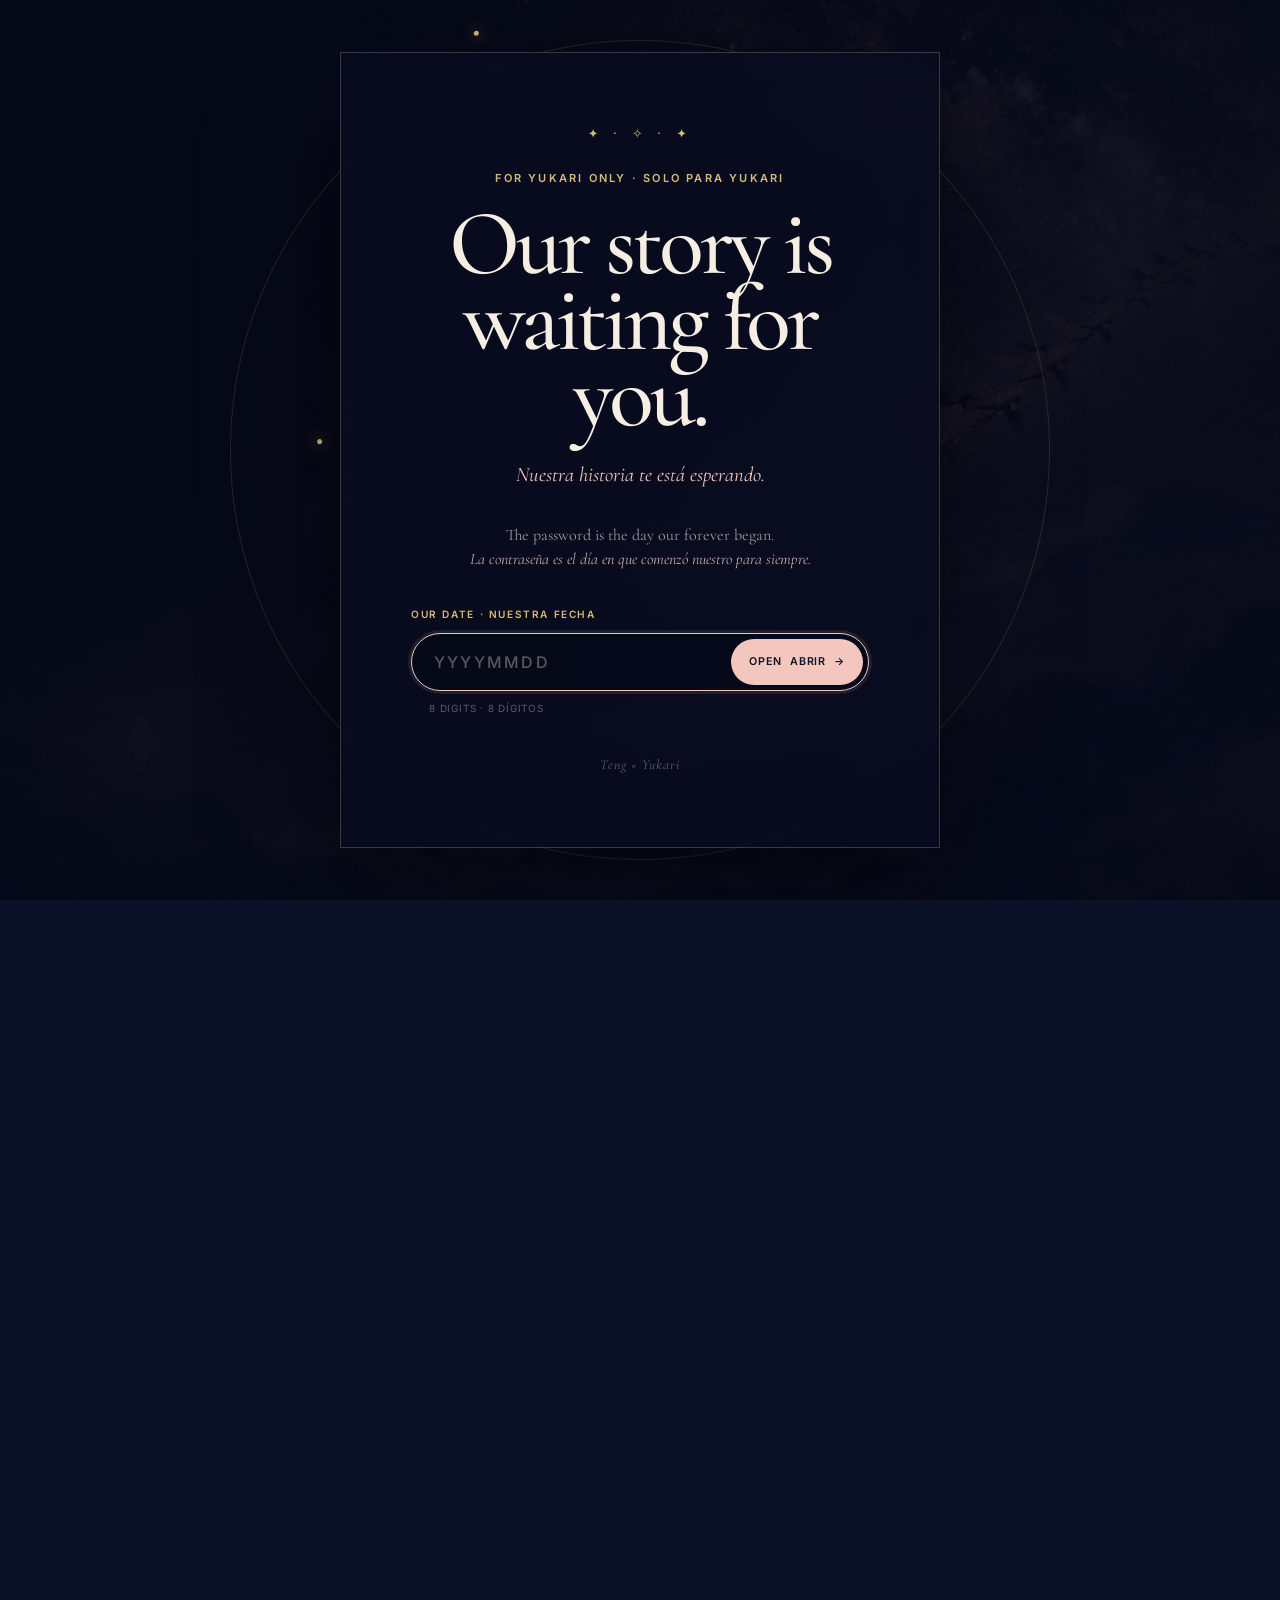
==== commit 975d6695: "Autoplay soundtrack preview after unlock" ====
--- a/qixi/index.html
+++ b/qixi/index.html
@@ -94,6 +94,11 @@
         <p class="soundtrack-artist">Kit Chan · 陈洁仪</p>
       </div>
       <div class="soundtrack-player">
+        <audio
+          data-soundtrack-preview
+          preload="auto"
+          src="https://audio-ssl.itunes.apple.com/itunes-assets/AudioPreview115/v4/33/29/41/3329417b-0c5c-396b-1d1a-d449ef0d2aad/mzaf_8369480920361105863.plus.aac.p.m4a">
+        </audio>
         <iframe
           title="喜欢你 by 陈洁仪 on Apple Music"
           allow="autoplay *; encrypted-media *; fullscreen *; clipboard-write"
@@ -103,7 +108,7 @@
           sandbox="allow-forms allow-popups allow-same-origin allow-scripts allow-top-navigation-by-user-activation"
           src="https://embed.music.apple.com/cn/album/%E5%96%9C%E6%AC%A2-%E6%B4%81%E4%BB%AA-%E5%96%9C%E6%AC%A2/1113956072?i=1113956448">
         </iframe>
-        <p>Tap play and keep reading · <span lang="es">Dale al play y sigue leyendo</span></p>
+        <p data-soundtrack-status>The music begins when our date opens the story · <span lang="es">La música comienza cuando nuestra fecha abre la historia</span></p>
       </div>
     </section>
 
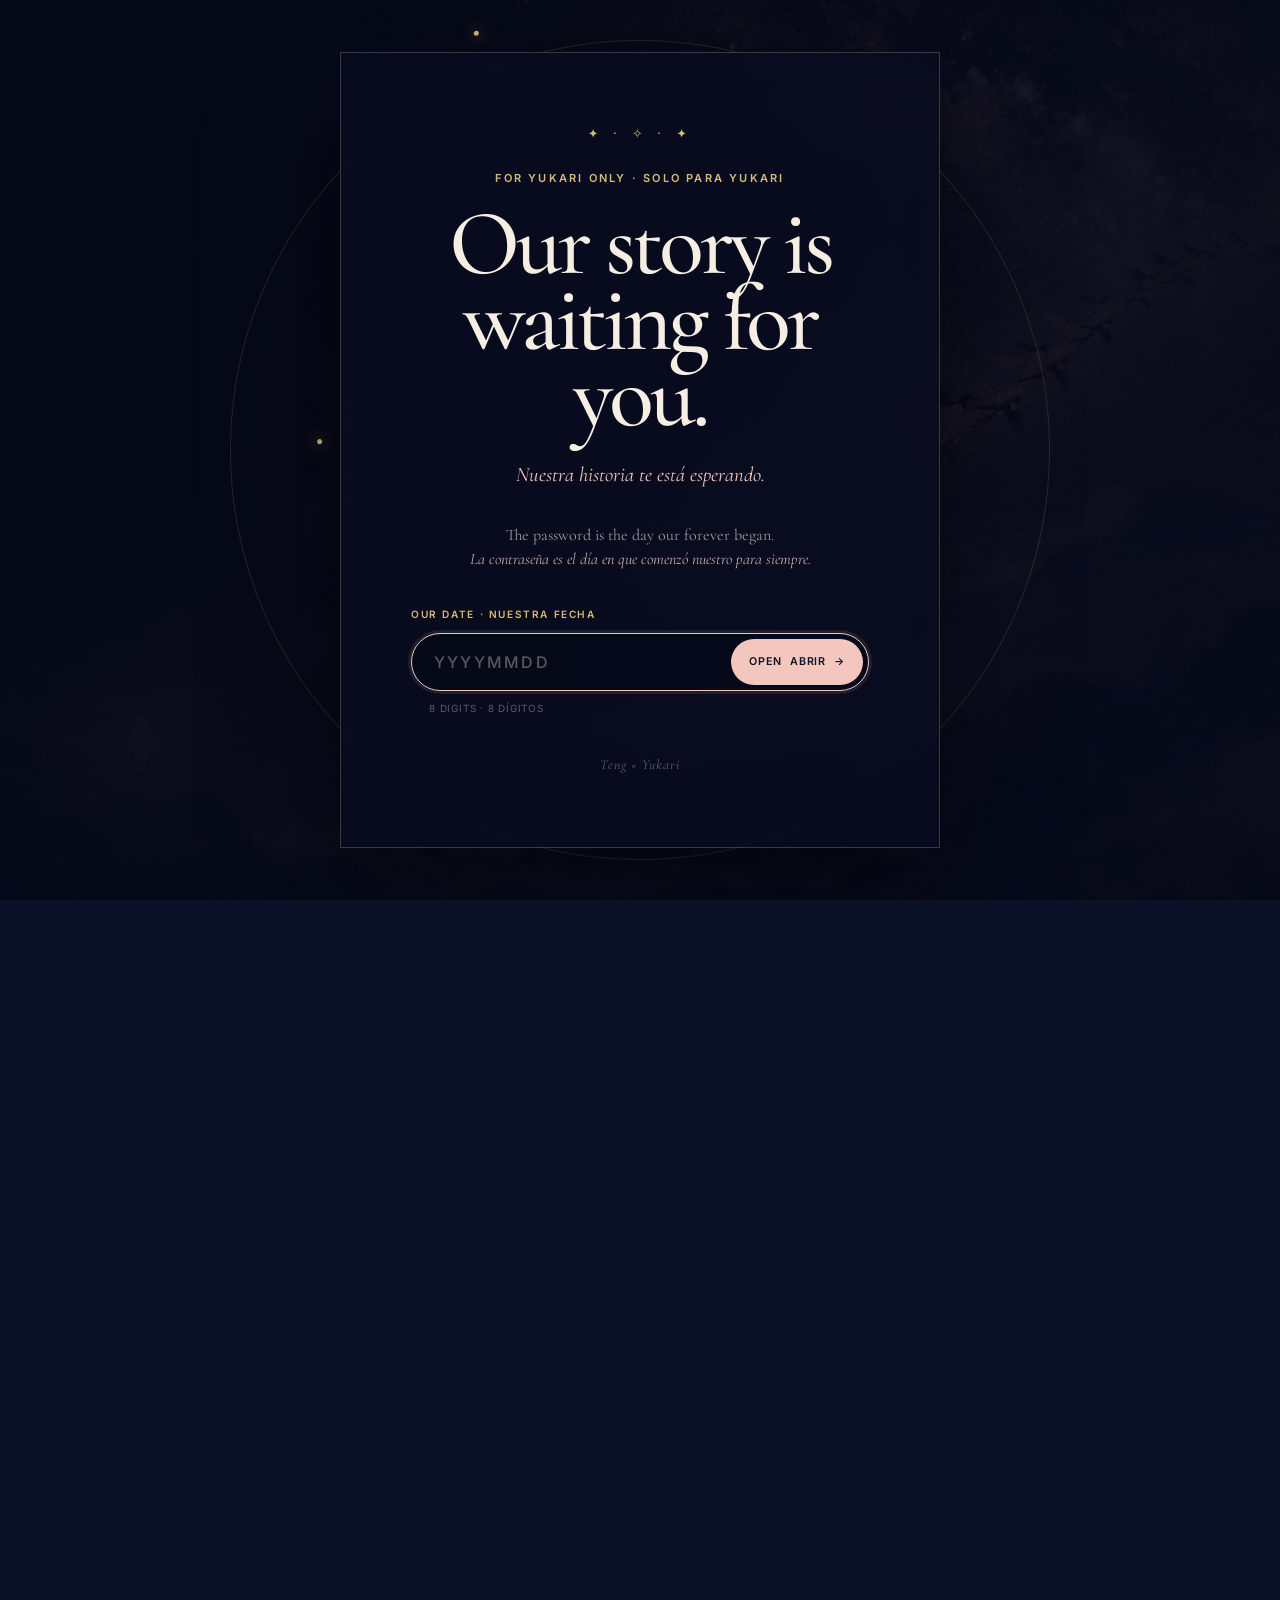
==== commit a0f75a19: "Use free QQ Music soundtrack player" ====
--- a/qixi/index.html
+++ b/qixi/index.html
@@ -100,13 +100,13 @@
           src="https://audio-ssl.itunes.apple.com/itunes-assets/AudioPreview115/v4/33/29/41/3329417b-0c5c-396b-1d1a-d449ef0d2aad/mzaf_8369480920361105863.plus.aac.p.m4a">
         </audio>
         <iframe
-          title="喜欢你 by 陈洁仪 on Apple Music"
+          title="喜欢你 by 陈洁仪 on QQ Music"
           allow="autoplay *; encrypted-media *; fullscreen *; clipboard-write"
           frameborder="0"
-          height="175"
+          height="86"
           loading="lazy"
           sandbox="allow-forms allow-popups allow-same-origin allow-scripts allow-top-navigation-by-user-activation"
-          src="https://embed.music.apple.com/cn/album/%E5%96%9C%E6%AC%A2-%E6%B4%81%E4%BB%AA-%E5%96%9C%E6%AC%A2/1113956072?i=1113956448">
+          src="https://i.y.qq.com/n2/m/outchain/player/index.html?songid=565779&amp;songtype=0">
         </iframe>
         <p data-soundtrack-status>The music begins when our date opens the story · <span lang="es">La música comienza cuando nuestra fecha abre la historia</span></p>
       </div>
